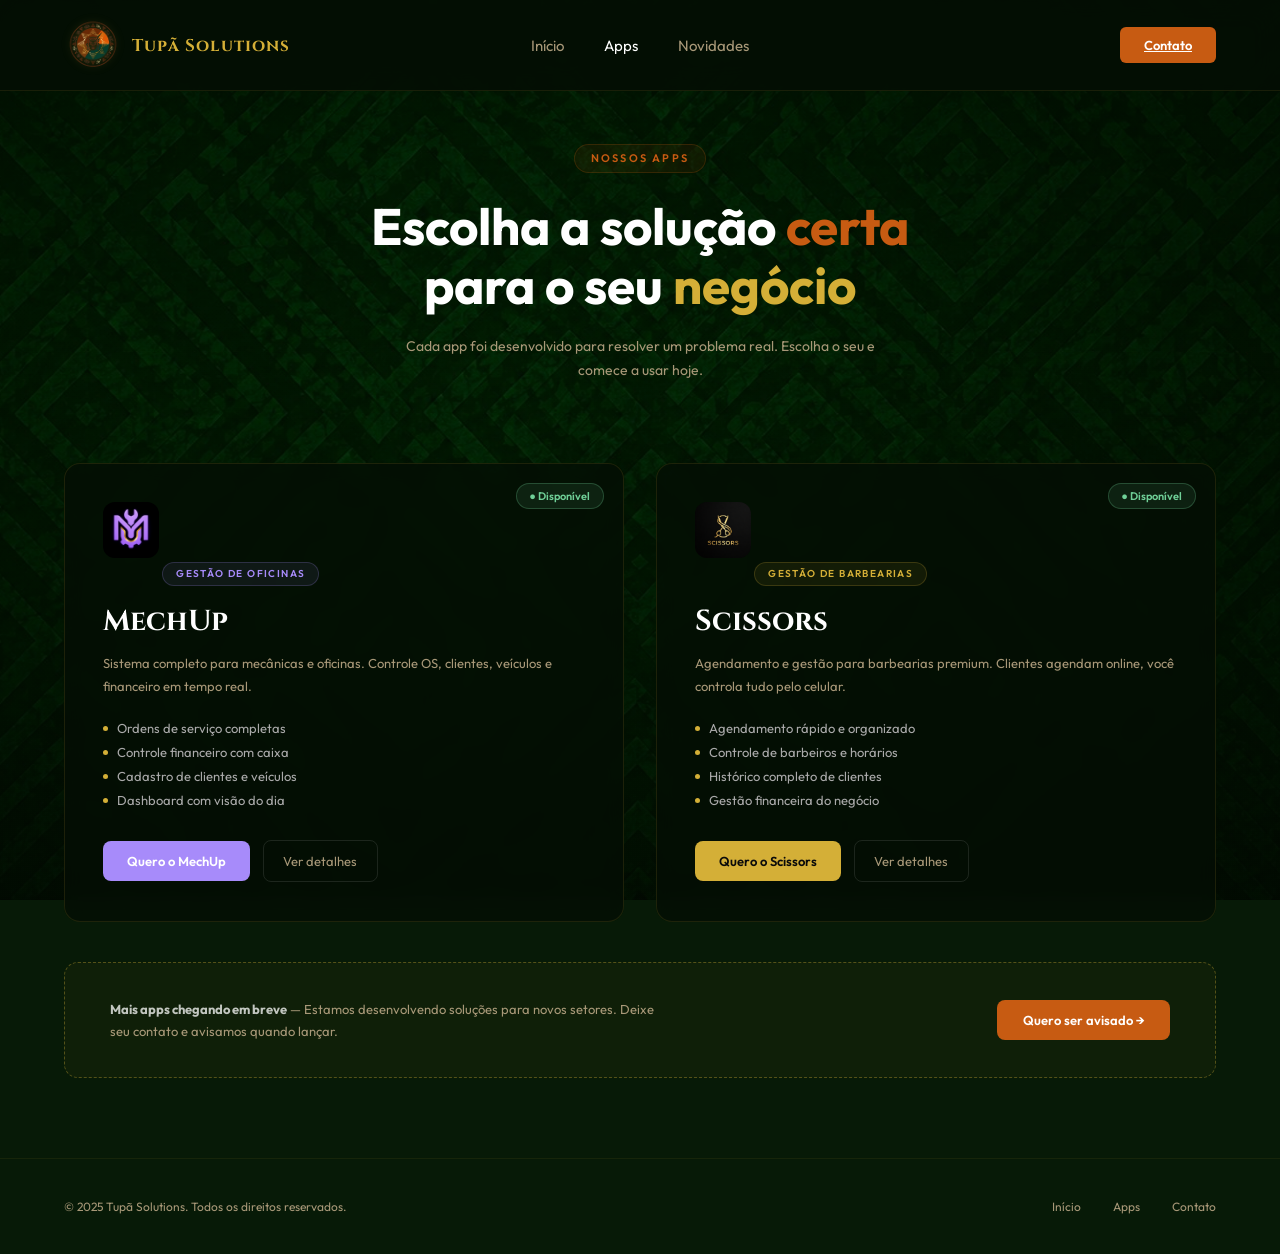
==== services.html @ 175ad22d "primeiro commit" ====
<!DOCTYPE html>
<html lang="pt-BR">
<head>
<meta charset="UTF-8">
<meta name="viewport" content="width=device-width, initial-scale=1.0">
<title>Apps — Tupã Solutions</title>
<link href="https://fonts.googleapis.com/css2?family=Cinzel:wght@400;600;700&family=Outfit:wght@300;400;500;600;700&display=swap" rel="stylesheet">
<link rel="stylesheet" href="assets/css/style.css">
</head>
<body>
<div class="bg-fixed" style="background-image:url('assets/images/bg-pattern.png')"></div>
<div class="bg-overlay"></div>

<nav>
  <div class="logo" style="gap:10px">
    <img src="assets/images/logo.png" alt="Tupã Solutions" style="width:58px;height:58px;object-fit:contain;filter:drop-shadow(0 0 4px rgba(212,175,55,0.25))" />
    <span style="font-family:Cinzel,serif;font-size:17px;font-weight:700;color:#D4AF37;letter-spacing:0.07em;white-space:nowrap">Tupã Solutions</span>
  </div>
  <ul class="nav-links">
    <li><a href="index.html">Início</a></li>
    <li><a href="services.html" class="active">Apps</a></li>
    <li><a href="novidades.html">Novidades</a></li>
  </ul>
  <a href="https://wa.me/5517996433083" target="_blank" class="nav-cta">Contato</a>
</nav>

<section class="sv-hero">
  <div class="sv-hero-inner">
    <div class="sv-badge">Nossos Apps</div>
    <h1>Escolha a solução <span class="sv-accent">certa</span><br>para o seu <span class="sv-gold">negócio</span></h1>
    <p class="sv-sub">Cada app foi desenvolvido para resolver um problema real. Escolha o seu e comece a usar hoje.</p>
  </div>
</section>

<section class="section" style="padding-top:1rem">
  <div class="app-grid">

    <div class="app-card-full">
      <div class="app-avail-badge">● Disponível</div>
      <img class="app-logo" src="assets/images/logo-mechup.png" alt="MechUp">
      <div class="app-tag app-tag--purple">Gestão de Oficinas</div>
      <h2 class="app-name">MechUp</h2>
      <p class="app-desc">Sistema completo para mecânicas e oficinas. Controle OS, clientes, veículos e financeiro em tempo real.</p>
      <ul class="app-feats">
        <li>Ordens de serviço completas</li>
        <li>Controle financeiro com caixa</li>
        <li>Cadastro de clientes e veículos</li>
        <li>Dashboard com visão do dia</li>
      </ul>
      <div class="app-btns">
        <button id="btn-mechup" class="btn-app-primary btn-app-primary--purple">Quero o MechUp</button>
        <button class="btn-app-secondary" onclick="openModal(0)">Ver detalhes</button>
      </div>
    </div>

    <div class="app-card-full">
      <div class="app-avail-badge">● Disponível</div>
      <img class="app-logo" src="assets/images/logo-scissors.png" alt="Scissors">
      <div class="app-tag app-tag--gold">Gestão de Barbearias</div>
      <h2 class="app-name">Scissors</h2>
      <p class="app-desc">Agendamento e gestão para barbearias premium. Clientes agendam online, você controla tudo pelo celular.</p>
      <ul class="app-feats">
        <li>Agendamento rápido e organizado</li>
        <li>Controle de barbeiros e horários</li>
        <li>Histórico completo de clientes</li>
        <li>Gestão financeira do negócio</li>
      </ul>
      <div class="app-btns">
        <button id="btn-scissors" class="btn-app-primary btn-app-primary--gold">Quero o Scissors</button>
        <button class="btn-app-secondary" onclick="openModal(1)">Ver detalhes</button>
      </div>
    </div>

  </div>

  <div class="coming-banner">
    <p><strong>Mais apps chegando em breve</strong> — Estamos desenvolvendo soluções para novos setores. Deixe seu contato e avisamos quando lançar.</p>
    <a href="#" class="btn-cta">Quero ser avisado →</a>
  </div>
</section>

<footer>
  <div class="fc">© 2025 Tupã Solutions. Todos os direitos reservados.</div>
  <div class="fl"><a href="index.html">Início</a><a href="services.html">Apps</a><a href="#">Contato</a></div>
</footer>


<div class="overlay" id="overlay">
  <div class="modal" id="modal">
    <button class="m-close" id="mClose">✕</button>
    <div class="m-info" id="mInfo"></div>
    <div class="m-visual" id="mVisual"></div>
  </div>
</div>

<script src="assets/js/main.js"></script>
<script>
document.getElementById('btn-mechup').onclick = () => {
  const a = document.createElement('a');
  a.href = 'assets/apk/mechup.apk';
  a.download = 'MechUp.apk';
  a.click();
};

document.getElementById('btn-scissors').onclick = () => {
  const a = document.createElement('a');
  a.href = 'assets/apk/scissors.apk';
  a.download = 'Scissors.apk';
  a.click();
};
</script>
</body>
</html>
---- assets/css/style.css ----
/* ============================================================
   Reset
   ============================================================ */
*,*::before,*::after{box-sizing:border-box;margin:0;padding:0}
html{scroll-behavior:smooth}
body{color:var(--text);font-family:'Outfit',sans-serif;overflow-x:hidden;background:#071a07}
.bg-fixed{position:fixed;inset:0;z-index:0;background-size:cover;background-repeat:no-repeat;background-position:center center;background-attachment:fixed;}
.bg-overlay{position:fixed;inset:0;z-index:1;background:linear-gradient(180deg,rgba(2,8,2,0.55) 0%,rgba(2,6,2,0.45) 40%,rgba(2,5,2,0.65) 100%)}

/* ============================================================
   Variáveis
   ============================================================ */
:root{
  --orange:#C75B12;
  --orange2:#e06820;
  --gold:#D4AF37;
  --text:#ffffff;
  --muted:#a89878;
  --dim:#2a3a2a;
}

/* ============================================================
   Nav
   ============================================================ */
nav{position:fixed;top:0;left:0;right:0;z-index:100;display:flex;align-items:center;justify-content:space-between;padding:1rem 4rem;background:rgba(4,14,4,0.88);backdrop-filter:blur(14px);border-bottom:1px solid rgba(212,175,55,0.1)}
.logo{display:flex;align-items:center;gap:0px}
.logo img{width:62px;height:62px;object-fit:contain}
.nav-links{display:flex;gap:2.5rem;list-style:none;position:absolute;left:50%;transform:translateX(-50%)}
.nav-links a{color:var(--muted);text-decoration:none;font-size:15px;transition:color .2s}
.nav-links a:hover{color:white}
.nav-cta{background:var(--orange);color:white;border:none;padding:.6rem 1.5rem;border-radius:6px;font-family:'Outfit',sans-serif;font-size:13px;font-weight:600;cursor:pointer;transition:all .2s}
.nav-cta:hover{background:var(--orange2)}

/* ============================================================
   Hero
   ============================================================ */
.hero{min-height:100vh;display:flex;align-items:center;padding:7rem 4rem 4rem;position:relative;z-index:2;overflow:hidden}
.hero-watermark{position:absolute;right:-60px;top:50%;transform:translateY(-50%);font-family:'Cinzel',serif;font-size:200px;font-weight:700;color:rgba(212,175,55,0.03);letter-spacing:-8px;pointer-events:none;user-select:none;white-space:nowrap}
.hero-left{max-width:520px;position:relative;z-index:2}
.hero-sup{font-size:11px;text-transform:uppercase;letter-spacing:0.2em;color:var(--gold);margin-bottom:1.2rem;font-weight:600}
.hero h1{font-size:clamp(2.4rem,4.5vw,3.8rem);font-weight:700;line-height:1.12;margin-bottom:2rem}
.hero h1 .normal{color:white}
.hero h1 .accent{color:var(--orange)}
.hero h1 .sub{color:rgba(255,255,255,0.45)}
.hero-users{display:flex;align-items:center;gap:14px;margin-bottom:2rem}
.avatars{display:flex}
.avatar{width:36px;height:36px;border-radius:50%;border:2px solid rgba(4,14,4,0.8);margin-left:-10px}
.avatar:first-child{margin-left:0}
.av1{background:linear-gradient(135deg,#e87a3a,#c75b12)}
.av2{background:linear-gradient(135deg,#9b8fd4,#6b5fd4)}
.av3{background:linear-gradient(135deg,#D4AF37,#a88520)}
.av4{background:linear-gradient(135deg,#5a9b5a,#1F3A12)}
.av5{background:linear-gradient(135deg,#e87a90,#c44560)}
.user-count{font-size:15px;font-weight:600;color:white}
.user-lbl{font-size:11px;color:var(--muted)}
.hero-desc-row{display:flex;align-items:flex-start;gap:14px;margin-bottom:2.5rem}
.arrow-btn{width:46px;height:46px;border-radius:50%;border:1px solid rgba(199,91,18,0.5);background:transparent;display:flex;align-items:center;justify-content:center;flex-shrink:0;cursor:pointer;transition:all .2s}
.arrow-btn:hover{background:rgba(199,91,18,0.1);border-color:var(--orange)}
.arrow-btn svg{width:18px;height:18px;stroke:var(--orange);fill:none;stroke-width:2;stroke-linecap:round;stroke-linejoin:round}
.hero-desc-text{color:var(--muted);font-size:13px;line-height:1.75;max-width:340px}
.hero-right{position:absolute;right:3rem;top:50%;transform:translateY(-50%);width:520px;height:560px;z-index:2}

/* ============================================================
   Phones
   ============================================================ */
.phones-wrap{position:relative;width:100%;height:100%}
.orbit{position:absolute;border-radius:50%;pointer-events:none}
.orbit-1{width:460px;height:200px;top:50%;left:50%;transform:translate(-50%,-50%) rotateX(72deg);border:1px solid rgba(199,91,18,0.2)}
.orbit-2{width:380px;height:160px;top:50%;left:50%;transform:translate(-50%,-50%) rotateX(72deg);border:1px solid rgba(212,175,55,0.12)}
.phone-glow{position:absolute;width:300px;height:100px;left:50%;top:65%;transform:translateX(-30%);background:radial-gradient(ellipse,rgba(199,91,18,0.14) 0%,transparent 70%);border-radius:50%;pointer-events:none;z-index:1}
.phone-back{position:absolute;width:190px;left:50%;top:50%;transform:translate(5%,-40%) rotate(12deg);border-radius:32px;border:2px solid rgba(255,255,255,0.06);background:#0d0d0d;overflow:hidden;aspect-ratio:9/19;box-shadow:0 30px 60px rgba(0,0,0,0.9);z-index:2;opacity:0.85}
.phone-front{position:absolute;width:220px;left:50%;top:50%;transform:translate(-30%,-52%);border-radius:36px;border:2px solid rgba(255,255,255,0.1);background:#0d0d0d;overflow:hidden;aspect-ratio:9/19;box-shadow:0 40px 80px rgba(0,0,0,0.8);z-index:3}

/* ============================================================
   Sections
   ============================================================ */
.section{padding:5rem 4rem;position:relative;z-index:2}
.tp-grid{display:grid;grid-template-columns:1fr 1fr;gap:4rem;align-items:start;margin-bottom:4rem}
.tp-title{font-size:clamp(1.8rem,3vw,2.8rem);font-weight:700;line-height:1.2}
.tp-title .gold{color:var(--gold)}
.tp-desc{color:var(--muted);font-size:13px;line-height:1.8;padding-top:.4rem}
.tp2-grid{display:grid;grid-template-columns:1fr 1fr;gap:4rem;align-items:center}
.stats-card{background:rgba(4,14,4,0.75);border:1px solid rgba(212,175,55,0.12);border-radius:12px;padding:1.2rem 1.4rem;margin-bottom:1rem;backdrop-filter:blur(10px)}
.stats-card .val{font-size:14px;font-weight:600;color:white;margin-bottom:4px}
.stats-card .sub{font-size:11px;color:var(--muted);line-height:1.5}
.stats-main{background:rgba(4,14,4,0.75);border:1px solid rgba(212,175,55,0.12);border-radius:12px;padding:1.4rem;backdrop-filter:blur(10px)}
.sm-lbl{font-size:10px;color:var(--muted);margin-bottom:.4rem}
.sm-val{font-size:22px;font-weight:700;color:white;margin-bottom:.2rem}
.sm-chg{font-size:11px;color:#6fcf97}
.tp2-right .sec-lbl{font-size:11px;text-transform:uppercase;letter-spacing:0.18em;color:var(--orange);font-weight:600;margin-bottom:1rem}
.tp2-right h2{font-size:clamp(1.8rem,3vw,2.8rem);font-weight:700;line-height:1.2;margin-bottom:.8rem}
.tp2-right h2 .gold{color:var(--gold)}
.stars{display:flex;gap:4px;margin-bottom:1.2rem}
.star{color:var(--gold);font-size:16px}
.tp2-right .desc{font-size:13px;color:var(--muted);line-height:1.8;margin-bottom:.9rem}
.tp2-right .desc strong{color:rgba(255,255,255,0.75);font-weight:500}
.tp2-btns{display:flex;align-items:center;gap:1rem;margin-top:1.5rem}
.btn-cta{display:inline-flex;align-items:center;gap:8px;background:var(--orange);color:white;border:none;padding:.75rem 1.6rem;border-radius:8px;font-family:'Outfit',sans-serif;font-size:13px;font-weight:600;cursor:pointer;text-decoration:none;transition:all .2s}
.btn-cta:hover{background:var(--orange2);transform:translateY(-1px)}
.btn-ghost{background:transparent;color:var(--muted);border:none;font-family:'Outfit',sans-serif;font-size:13px;cursor:pointer;transition:color .2s}
.btn-ghost:hover{color:white}

/* ============================================================
   Cards
   ============================================================ */
.cards-row{display:grid;grid-template-columns:repeat(3,1fr)}
.feat-card{background:rgba(4,14,4,0.75);border:1px solid rgba(212,175,55,0.12);padding:2rem 1.8rem;backdrop-filter:blur(10px);transition:all .3s}
.feat-card.hi{background:var(--orange);border-color:var(--orange);z-index:2;transform:scaleY(1.04);margin:-8px 0}
.feat-card:first-child{border-radius:12px 0 0 12px}
.feat-card:last-child{border-radius:0 12px 12px 0}
.feat-card.hi{border-radius:12px}
.feat-num{font-family:'Cinzel',serif;font-size:13px;font-weight:600;color:var(--gold);margin-bottom:1rem;letter-spacing:0.08em}
.feat-card.hi .feat-num{color:rgba(255,255,255,0.7)}
.feat-ttl{font-size:17px;font-weight:700;color:white;margin-bottom:.8rem;line-height:1.25}
.feat-dsc{font-size:12px;color:rgba(255,255,255,0.5);line-height:1.7;margin-bottom:1.4rem}
.feat-card.hi .feat-dsc{color:rgba(255,255,255,0.85)}
.feat-link{display:inline-flex;align-items:center;gap:6px;color:white;font-size:12px;font-weight:600;text-decoration:none}

/* ============================================================
   Slider
   ============================================================ */
.slider-section{padding:5rem 0;position:relative;z-index:2;overflow:hidden}
.slider-head{text-align:center;padding:0 4rem;margin-bottom:4rem}
.sl-sup{font-size:11px;text-transform:uppercase;letter-spacing:0.2em;color:var(--orange);font-weight:600;margin-bottom:.8rem}
.sl-title{font-family:'Cinzel',serif;font-size:clamp(1.6rem,3vw,2.4rem);font-weight:700;margin-bottom:.8rem}
.sl-title .gold{color:var(--gold)}
.sl-desc{color:var(--muted);font-size:13px;max-width:420px;margin:0 auto}
.slider-wrap{position:relative;height:620px;display:flex;align-items:center;justify-content:center}
.app-card{position:absolute;width:260px;cursor:pointer;transition:all .55s cubic-bezier(0.34,1.4,0.64,1)}
.app-card.active{z-index:10;transform:translateX(0) scale(1);opacity:1}
.app-card.prev{z-index:5;transform:translateX(-305px) scale(0.78);opacity:0.4}
.app-card.next{z-index:5;transform:translateX(305px) scale(0.78);opacity:0.4}
.app-card.fl{z-index:1;transform:translateX(-600px) scale(0.6);opacity:0;pointer-events:none}
.app-card.fr{z-index:1;transform:translateX(600px) scale(0.6);opacity:0;pointer-events:none}
.phone-frame{width:100%;border-radius:36px;border:1.5px solid rgba(255,255,255,0.08);background:#0d0d0d;overflow:hidden;aspect-ratio:9/19;position:relative;transition:all .5s}
.app-card.active .phone-frame{border-color:rgba(199,91,18,0.4);box-shadow:0 0 60px rgba(199,91,18,0.12),0 40px 80px rgba(0,0,0,0.7)}
.phone-notch{position:absolute;top:11px;left:50%;transform:translateX(-50%);width:72px;height:22px;background:#0d0d0d;border-radius:11px;z-index:10}
.card-info{text-align:center;margin-top:1.2rem;opacity:0;transform:translateY(10px);transition:all .4s ease .1s;pointer-events:none}
.app-card.active .card-info{opacity:1;transform:translateY(0);pointer-events:all}
.card-name{font-family:'Cinzel',serif;font-size:18px;font-weight:700;color:white;margin-bottom:3px}
.card-cat{font-size:11px;color:var(--orange);text-transform:uppercase;letter-spacing:0.14em;margin-bottom:.9rem}
.btn-more{display:inline-flex;align-items:center;gap:6px;background:rgba(199,91,18,0.1);border:1px solid rgba(199,91,18,0.3);color:var(--orange);padding:.42rem 1rem;border-radius:6px;font-size:12px;font-weight:500;cursor:pointer;transition:all .2s;font-family:'Outfit',sans-serif}
.btn-more:hover{background:rgba(199,91,18,0.2)}
.slider-controls{display:flex;align-items:center;justify-content:center;gap:1.4rem;margin-top:1.5rem}
.snav{width:40px;height:40px;border-radius:50%;border:1px solid rgba(255,255,255,0.12);background:transparent;color:var(--muted);cursor:pointer;font-size:15px;transition:all .2s;font-family:'Outfit',sans-serif}
.snav:hover{border-color:var(--gold);color:var(--gold)}
.dots{display:flex;gap:6px}
.dot{width:6px;height:6px;border-radius:3px;background:#2a3a2a;cursor:pointer;transition:all .35s}
.dot.on{background:var(--orange);width:20px}

/* ============================================================
   Modal
   ============================================================ */
.overlay{position:fixed;inset:0;background:rgba(0,8,0,0.95);z-index:200;display:flex;align-items:center;justify-content:center;opacity:0;pointer-events:none;transition:opacity .3s;backdrop-filter:blur(12px)}
.overlay.open{opacity:1;pointer-events:all}
.modal{background:#0a160a;border:1px solid rgba(212,175,55,0.12);border-radius:20px;max-width:840px;width:90%;max-height:90vh;overflow:auto;display:grid;grid-template-columns:1fr 1.1fr;position:relative;transform:translateY(24px) scale(0.97);transition:transform .35s cubic-bezier(0.34,1.5,0.64,1)}
.overlay.open .modal{transform:translateY(0) scale(1)}
.m-info{padding:2.8rem;display:flex;flex-direction:column;justify-content:center;border-right:1px solid rgba(212,175,55,0.08)}
.m-name{font-family:'Cinzel',serif;font-size:2rem;font-weight:700;color:white;margin-bottom:.35rem}
.m-cat{font-size:11px;color:var(--orange);text-transform:uppercase;letter-spacing:0.16em;margin-bottom:1.3rem}
.m-desc{color:var(--muted);font-size:13px;line-height:1.75;margin-bottom:1.8rem}
.m-feats{display:flex;flex-direction:column;gap:9px;margin-bottom:2.2rem}
.m-feat{display:flex;align-items:center;gap:9px;font-size:13px;color:#aaa}
.m-feat::before{content:'';width:5px;height:5px;background:var(--gold);border-radius:50%;flex-shrink:0}
.m-dl{display:inline-flex;align-items:center;gap:9px;background:var(--orange);color:white;border:none;padding:.85rem 1.8rem;border-radius:8px;font-family:'Outfit',sans-serif;font-size:14px;font-weight:600;cursor:pointer;transition:all .22s;text-decoration:none;align-self:flex-start}
.m-dl:hover{background:var(--orange2);transform:translateY(-2px)}
.m-close{position:absolute;top:1.2rem;right:1.2rem;width:32px;height:32px;border-radius:50%;border:1px solid rgba(255,255,255,0.1);background:transparent;color:#666;cursor:pointer;font-size:15px;transition:all .2s;font-family:'Outfit',sans-serif}
.m-close:hover{color:white;border-color:white}
.m-visual{padding:2.5rem;display:flex;align-items:center;justify-content:center;background:#060e06;border-radius:0 20px 20px 0;position:relative}
.m-visual::before{content:'';position:absolute;inset:0;background:radial-gradient(circle at 50% 60%,rgba(199,91,18,0.07) 0%,transparent 70%);border-radius:0 20px 20px 0}
.m-phone{width:190px;border-radius:30px;border:1.5px solid rgba(255,255,255,0.1);overflow:hidden;aspect-ratio:9/19}

/* ============================================================
   Footer
   ============================================================ */
footer{border-top:1px solid rgba(212,175,55,0.08);padding:2.5rem 4rem;display:flex;align-items:center;justify-content:space-between;position:relative;z-index:2}
.fc{font-size:12px;color:var(--muted)}
.fl{display:flex;gap:2rem}
.fl a{font-size:12px;color:var(--muted);text-decoration:none;transition:color .2s}
.fl a:hover{color:var(--gold)}

/* ============================================================
   Services Page
   ============================================================ */
.sv-hero{min-height:38vh;display:flex;align-items:center;justify-content:center;text-align:center;padding:9rem 4rem 4rem;position:relative;z-index:2}
.sv-hero-inner{max-width:640px}
.sv-badge{display:inline-block;font-size:11px;text-transform:uppercase;letter-spacing:0.2em;color:var(--orange);font-weight:600;background:rgba(199,91,18,0.08);border:1px solid rgba(199,91,18,0.2);padding:.4rem 1rem;border-radius:20px;margin-bottom:1.5rem}
.sv-hero h1{font-size:clamp(2rem,4vw,3.2rem);font-weight:700;line-height:1.15;margin-bottom:1.2rem}
.sv-accent{color:var(--orange)}
.sv-gold{color:var(--gold)}
.sv-sub{color:var(--muted);font-size:14px;line-height:1.75;max-width:500px;margin:0 auto}

.app-grid{display:grid;grid-template-columns:1fr 1fr;gap:2rem;margin-bottom:2.5rem}
.app-card-full{background:rgba(4,14,4,0.75);border:1px solid rgba(212,175,55,0.12);border-radius:16px;padding:2.4rem;backdrop-filter:blur(10px);position:relative;transition:border-color .3s}
.app-card-full:hover{border-color:rgba(212,175,55,0.28)}

.app-avail-badge{position:absolute;top:1.2rem;right:1.2rem;font-size:11px;font-weight:600;color:#6fcf97;background:rgba(111,207,151,0.1);border:1px solid rgba(111,207,151,0.25);padding:.3rem .8rem;border-radius:20px}

.app-logo{width:56px;height:56px;object-fit:contain;margin-bottom:1.2rem;border-radius:12px}
.app-tag{display:inline-block;font-size:10px;text-transform:uppercase;letter-spacing:0.14em;font-weight:600;padding:.3rem .8rem;border-radius:20px;margin-bottom:1rem}
.app-tag--purple{color:#a78bfa;background:rgba(167,139,250,0.08);border:1px solid rgba(167,139,250,0.2)}
.app-tag--gold{color:var(--gold);background:rgba(212,175,55,0.08);border:1px solid rgba(212,175,55,0.2)}

.app-name{font-family:'Cinzel',serif;font-size:1.8rem;font-weight:700;color:white;margin-bottom:.7rem}
.app-desc{color:var(--muted);font-size:13px;line-height:1.75;margin-bottom:1.4rem}

.app-feats{list-style:none;display:flex;flex-direction:column;gap:8px;margin-bottom:2rem}
.app-feats li{font-size:13px;color:#aaa;display:flex;align-items:center;gap:9px}
.app-feats li::before{content:'';width:5px;height:5px;background:var(--gold);border-radius:50%;flex-shrink:0}

.app-btns{display:flex;gap:.8rem;align-items:center;flex-wrap:wrap}
.btn-app-primary{display:inline-flex;align-items:center;border:none;padding:.75rem 1.5rem;border-radius:8px;font-family:'Outfit',sans-serif;font-size:13px;font-weight:600;cursor:pointer;transition:all .2s}
.btn-app-primary--purple{background:#a78bfa;color:white}
.btn-app-primary--purple:hover{background:#9b7df8;transform:translateY(-1px)}
.btn-app-primary--gold{background:var(--gold);color:#0a0a0a}
.btn-app-primary--gold:hover{background:#c9a430;transform:translateY(-1px)}
.btn-app-secondary{background:transparent;color:var(--muted);border:1px solid rgba(255,255,255,0.1);padding:.75rem 1.2rem;border-radius:8px;font-family:'Outfit',sans-serif;font-size:13px;cursor:pointer;transition:all .2s}
.btn-app-secondary:hover{color:white;border-color:rgba(255,255,255,0.25)}

.coming-banner{border:1px dashed rgba(212,175,55,0.35);background:rgba(212,175,55,0.04);border-radius:14px;padding:2.2rem 2.8rem;display:flex;align-items:center;justify-content:space-between;gap:2rem}
.coming-banner p{color:var(--muted);font-size:13px;line-height:1.7;max-width:560px}
.coming-banner p strong{color:rgba(255,255,255,0.75)}

.nav-links a.active{color:white}

/* ============================================================
   Novidades Page
   ============================================================ */
.empty-state{text-align:center;padding:5rem 2rem;display:flex;flex-direction:column;align-items:center;gap:1.2rem}
.empty-icon{width:60px;height:60px;color:var(--muted);opacity:0.45}
.empty-title{font-size:1.15rem;font-weight:600;color:white}
.empty-sub{font-size:13px;color:var(--muted);line-height:1.75;max-width:360px;margin:0}

.updates-grid{display:grid;grid-template-columns:repeat(auto-fill,minmax(320px,1fr));gap:1.5rem}
.update-card{background:rgba(4,14,4,0.75);border:1px solid rgba(212,175,55,0.12);border-radius:14px;padding:1.8rem;backdrop-filter:blur(10px);transition:border-color .3s}
.update-card:hover{border-color:rgba(212,175,55,0.25)}
.update-card-head{display:flex;align-items:center;justify-content:space-between;margin-bottom:1.2rem}
.update-card-logo{display:flex;align-items:center;gap:.75rem}
.update-logo{width:36px;height:36px;object-fit:contain;border-radius:8px}
.update-version{font-size:11px;font-weight:600;color:var(--gold);background:rgba(212,175,55,0.08);border:1px solid rgba(212,175,55,0.2);padding:.25rem .7rem;border-radius:20px}
.update-title{font-size:15px;font-weight:700;color:white;margin-bottom:.4rem;line-height:1.3}
.update-date{font-size:11px;color:var(--muted);margin-bottom:.9rem}
.update-desc{font-size:13px;color:var(--muted);line-height:1.75}

/* ============================================================
   Animations
   ============================================================ */
@keyframes fadeUp{from{opacity:0;transform:translateY(24px)}to{opacity:1;transform:translateY(0)}}
.hero-left>*{animation:fadeUp .6s ease backwards}
.hero-left>*:nth-child(1){animation-delay:.1s}
.hero-left>*:nth-child(2){animation-delay:.22s}
.hero-left>*:nth-child(3){animation-delay:.34s}
.hero-left>*:nth-child(4){animation-delay:.46s}
.hero-left>*:nth-child(5){animation-delay:.58s}
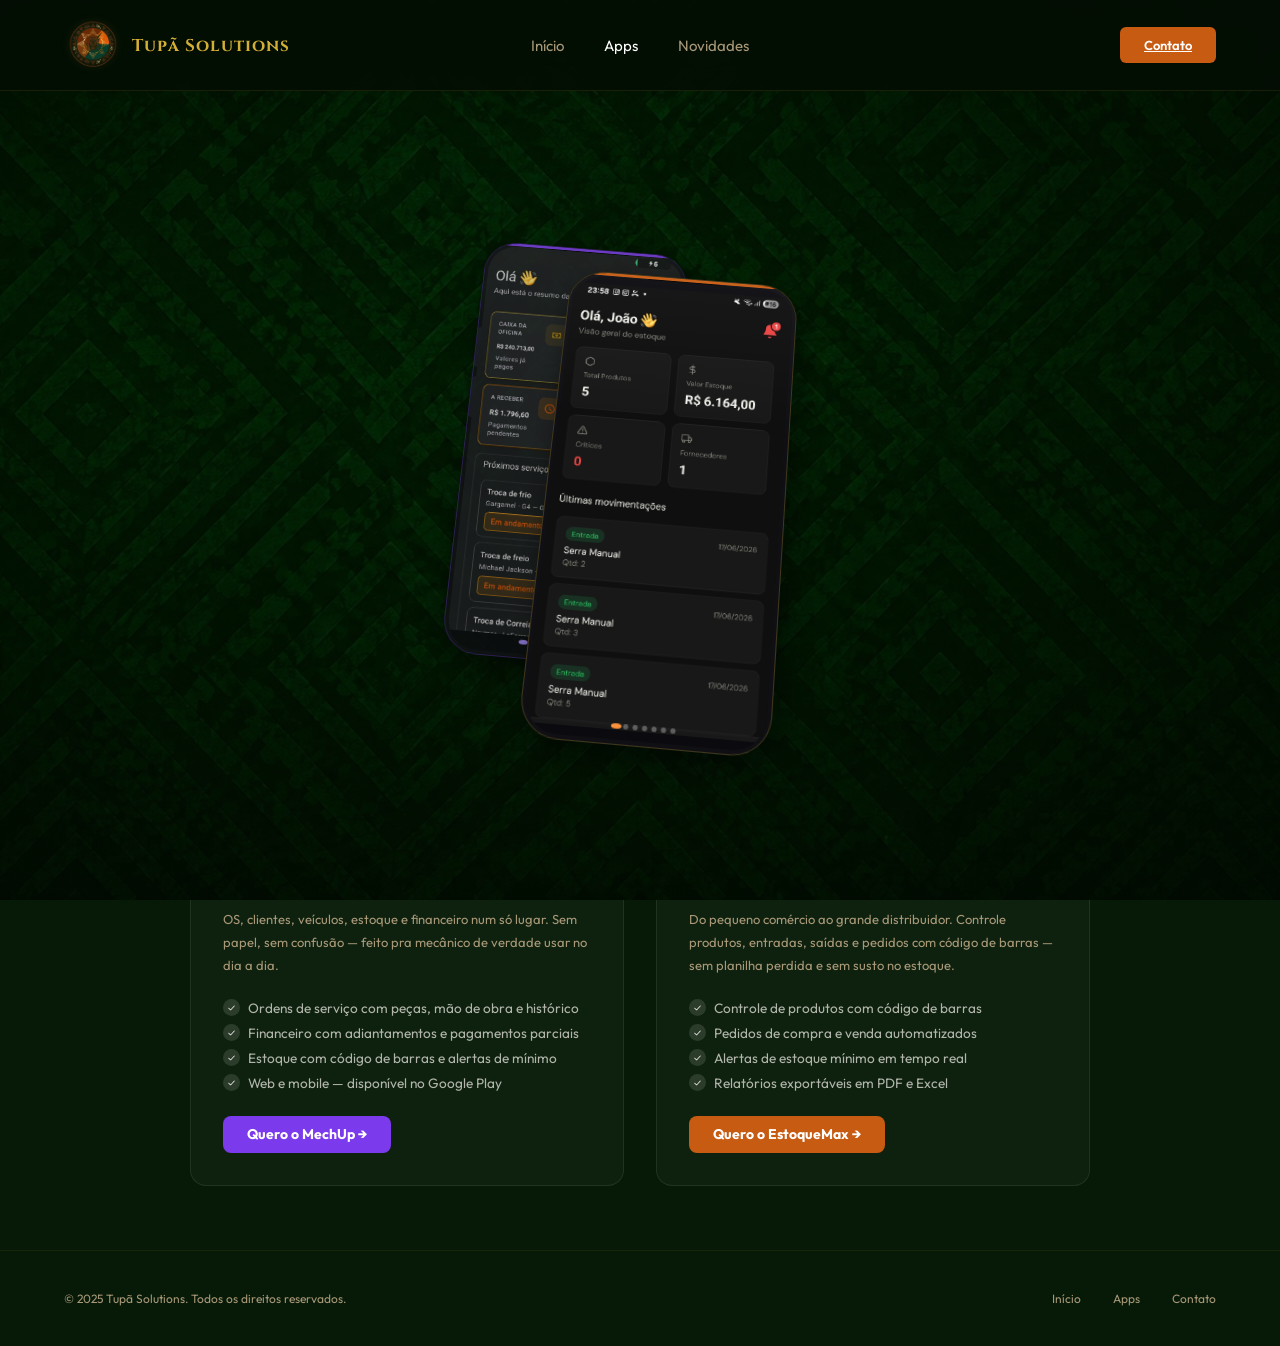
==== commit e66b849d: "services.html: substitui conteudo generico pela secao de apps com dual-phone-stage" ====
--- a/services.html
+++ b/services.html
@@ -24,59 +24,97 @@
   <a href="https://wa.me/5517996433083" target="_blank" class="nav-cta">Contato</a>
 </nav>
 
-<section class="sv-hero">
-  <div class="sv-hero-inner">
-    <div class="sv-badge">Nossos Apps</div>
-    <h1>Escolha a solução <span class="sv-accent">certa</span><br>para o seu <span class="sv-gold">negócio</span></h1>
-    <p class="sv-sub">Cada app foi desenvolvido para resolver um problema real. Escolha o seu e comece a usar hoje.</p>
+<section class="apps-section" id="apps">
+  <div class="apps-header">
+    <div class="apps-eyebrow">Nossos Apps</div>
+    <h2 class="apps-title">Tecnologia para <span>quem trabalha</span></h2>
+    <p class="apps-sub">Conheça as soluções que já transformam negócios reais</p>
   </div>
-</section>
 
-<section class="section" style="padding-top:1rem">
-  <div class="app-grid">
+  <div class="dual-phone-stage" id="dualPhoneStage">
 
-    <div class="app-card-full">
-      <div class="app-avail-badge">● Disponível</div>
-      <img class="app-logo" src="assets/images/logo-mechup.png" alt="MechUp">
-      <div class="app-tag app-tag--purple">Gestão de Oficinas</div>
-      <h2 class="app-name">MechUp</h2>
-      <p class="app-desc">Sistema completo para mecânicas e oficinas. Controle OS, clientes, veículos e financeiro em tempo real.</p>
-      <ul class="app-feats">
-        <li>Ordens de serviço completas</li>
-        <li>Controle financeiro com caixa</li>
-        <li>Cadastro de clientes e veículos</li>
-        <li>Dashboard com visão do dia</li>
-      </ul>
-      <div class="app-btns">
-        <button id="btn-mechup" class="btn-app-primary btn-app-primary--purple">Quero o MechUp</button>
-        <button class="btn-app-secondary" onclick="openModal(0)">Ver detalhes</button>
+    <div class="phone-slot slot-back" id="slotA" data-app="mechup">
+      <div class="hero-phone phone-mechup-hero" id="frameA" style="width:240px;height:480px;border-radius:38px;">
+        <div class="hero-phone-topbar topbar-purple"></div>
+        <div class="hero-phone-glare"></div>
+        <div class="hero-phone-btn-r"></div>
+        <div class="hero-phone-btn-v1"></div>
+        <div class="hero-phone-btn-v2"></div>
+        <div class="hero-phone-notch notch-lg"></div>
+
+        <div class="mechup-carousel-viewport">
+          <div class="mechup-carousel-track" id="mechupTrack">
+            <div class="mechup-slide"><img src="assets/images/MechUp/mechup-dashboard.jpeg" alt="Dashboard MechUp" loading="lazy"></div>
+            <div class="mechup-slide"><img src="assets/images/MechUp/mechup-ordens.jpeg" alt="Ordens MechUp" loading="lazy"></div>
+            <div class="mechup-slide"><img src="assets/images/MechUp/mechup-clientes.jpeg" alt="Clientes MechUp" loading="lazy"></div>
+            <div class="mechup-slide"><img src="assets/images/MechUp/mechup-carros.jpeg" alt="Carros MechUp" loading="lazy"></div>
+            <div class="mechup-slide"><img src="assets/images/MechUp/mechup-estoque.jpeg" alt="Estoque MechUp" loading="lazy"></div>
+            <div class="mechup-slide"><img src="assets/images/MechUp/mechup-financeiro.jpeg" alt="Financeiro MechUp" loading="lazy"></div>
+            <div class="mechup-slide"><img src="assets/images/MechUp/mechup-adiantamentos.jpeg" alt="Adiantamentos MechUp" loading="lazy"></div>
+            <div class="mechup-slide"><img src="assets/images/MechUp/mechup-lembretes.jpeg" alt="Lembretes MechUp" loading="lazy"></div>
+          </div>
+          <div class="mechup-dots" id="mechupDots"></div>
+        </div>
       </div>
     </div>
 
-    <div class="app-card-full">
-      <div class="app-avail-badge">● Disponível</div>
-      <img class="app-logo" src="assets/images/logo-scissors.png" alt="Scissors">
-      <div class="app-tag app-tag--gold">Gestão de Barbearias</div>
-      <h2 class="app-name">Scissors</h2>
-      <p class="app-desc">Agendamento e gestão para barbearias premium. Clientes agendam online, você controla tudo pelo celular.</p>
-      <ul class="app-feats">
-        <li>Agendamento rápido e organizado</li>
-        <li>Controle de barbeiros e horários</li>
-        <li>Histórico completo de clientes</li>
-        <li>Gestão financeira do negócio</li>
-      </ul>
-      <div class="app-btns">
-        <button id="btn-scissors" class="btn-app-primary btn-app-primary--gold">Quero o Scissors</button>
-        <button class="btn-app-secondary" onclick="openModal(1)">Ver detalhes</button>
+    <div class="phone-slot slot-front" id="slotB" data-app="estoque">
+      <div class="hero-phone phone-tupa" id="frameB" style="width:240px;height:480px;border-radius:38px;">
+        <div class="hero-phone-topbar" style="background:#C75B12;"></div>
+        <div class="hero-phone-glare"></div>
+        <div class="hero-phone-notch notch-lg"></div>
+
+        <div class="estoque-carousel-viewport">
+          <div class="estoque-carousel-track" id="estoqueTrack">
+            <div class="estoque-slide"><img src="assets/images/EstoqueMax/estoquemax-dashboard.jpeg" alt="Dashboard EstoqueMax" loading="lazy"></div>
+            <div class="estoque-slide"><img src="assets/images/EstoqueMax/estoquemax-produtos.jpeg" alt="Produtos EstoqueMax" loading="lazy"></div>
+            <div class="estoque-slide"><img src="assets/images/EstoqueMax/estoquemax-movimentacoes.jpeg" alt="Movimentacoes EstoqueMax" loading="lazy"></div>
+            <div class="estoque-slide"><img src="assets/images/EstoqueMax/estoquemax-historico.jpeg" alt="Historico EstoqueMax" loading="lazy"></div>
+            <div class="estoque-slide"><img src="assets/images/EstoqueMax/estoquemax-depositos.jpeg" alt="Depositos EstoqueMax" loading="lazy"></div>
+            <div class="estoque-slide"><img src="assets/images/EstoqueMax/estoquemax-financeiro.jpeg" alt="Financeiro EstoqueMax" loading="lazy"></div>
+            <div class="estoque-slide"><img src="assets/images/EstoqueMax/estoquemax-relatorios.jpeg" alt="Relatorios EstoqueMax" loading="lazy"></div>
+          </div>
+          <div class="estoque-dots" id="estoqueDots"></div>
+        </div>
       </div>
     </div>
 
   </div>
 
-  <div class="coming-banner">
-    <p><strong>Mais apps chegando em breve</strong> — Estamos desenvolvendo soluções para novos setores. Deixe seu contato e avisamos quando lançar.</p>
-    <a href="#" class="btn-cta">Quero ser avisado →</a>
+  <div class="apps-info-row">
+    <div class="app-info-card">
+      <div class="app-logo-row">
+        <div class="app-logo-icon app-logo-mechup">&#9881;</div>
+        <div class="app-name">MechUp</div>
+      </div>
+      <div class="app-tag-pill">Gestão de Oficinas Mecânicas</div>
+      <p class="app-desc">OS, clientes, veículos, estoque e financeiro num só lugar. Sem papel, sem confusão — feito pra mecânico de verdade usar no dia a dia.</p>
+      <ul class="app-features">
+        <li><span class="feat-check">&#10003;</span>Ordens de serviço com peças, mão de obra e histórico</li>
+        <li><span class="feat-check">&#10003;</span>Financeiro com adiantamentos e pagamentos parciais</li>
+        <li><span class="feat-check">&#10003;</span>Estoque com código de barras e alertas de mínimo</li>
+        <li><span class="feat-check">&#10003;</span>Web e mobile — disponível no Google Play</li>
+      </ul>
+      <a href="https://wa.me/5517996433083" class="app-cta app-cta-mechup" target="_blank" rel="noopener">Quero o MechUp &#8594;</a>
+    </div>
+
+    <div class="app-info-card">
+      <div class="app-logo-row">
+        <div class="app-logo-icon app-logo-estoque">&#9632;</div>
+        <div class="app-name">EstoqueMax</div>
+      </div>
+      <div class="app-tag-pill">Gestão de Estoque para PMEs</div>
+      <p class="app-desc">Do pequeno comércio ao grande distribuidor. Controle produtos, entradas, saídas e pedidos com código de barras — sem planilha perdida e sem susto no estoque.</p>
+      <ul class="app-features">
+        <li><span class="feat-check">&#10003;</span>Controle de produtos com código de barras</li>
+        <li><span class="feat-check">&#10003;</span>Pedidos de compra e venda automatizados</li>
+        <li><span class="feat-check">&#10003;</span>Alertas de estoque mínimo em tempo real</li>
+        <li><span class="feat-check">&#10003;</span>Relatórios exportáveis em PDF e Excel</li>
+      </ul>
+      <a href="https://wa.me/5517996433083" class="app-cta app-cta-estoque" target="_blank" rel="noopener">Quero o EstoqueMax &#8594;</a>
+    </div>
   </div>
+
 </section>
 
 <footer>
@@ -94,20 +132,5 @@
 </div>
 
 <script src="assets/js/main.js"></script>
-<script>
-document.getElementById('btn-mechup').onclick = () => {
-  const a = document.createElement('a');
-  a.href = 'assets/apk/mechup.apk';
-  a.download = 'MechUp.apk';
-  a.click();
-};
-
-document.getElementById('btn-scissors').onclick = () => {
-  const a = document.createElement('a');
-  a.href = 'assets/apk/scissors.apk';
-  a.download = 'Scissors.apk';
-  a.click();
-};
-</script>
 </body>
 </html>
--- a/assets/css/style.css
+++ b/assets/css/style.css
@@ -252,3 +252,844 @@
 .hero-left>*:nth-child(3){animation-delay:.34s}
 .hero-left>*:nth-child(4){animation-delay:.46s}
 .hero-left>*:nth-child(5){animation-delay:.58s}
+
+/* ============================================================
+   Responsive — Mobile (max-width: 768px)
+   ============================================================ */
+@media (max-width:768px){
+
+  /* Nav */
+  nav{padding:1rem 1.5rem}
+  .nav-links{display:none}
+  .logo img{width:44px;height:44px}
+  .logo span{font-size:14px!important}
+
+  /* Hero */
+  .hero{flex-direction:column;padding:6rem 1.5rem 3rem;align-items:flex-start}
+  .hero-watermark{display:none}
+  .hero-left{max-width:100%}
+  .hero h1{font-size:2rem}
+  .hero-right{display:none}
+
+  /* Sections */
+  .section{padding:3rem 1.5rem}
+  .tp-grid{grid-template-columns:1fr}
+  .cards-row{grid-template-columns:1fr}
+  .feat-card:first-child{border-radius:12px 12px 0 0}
+  .feat-card:last-child{border-radius:0 0 12px 12px}
+  .feat-card.hi{transform:none;margin:0}
+  .tp2-grid{grid-template-columns:1fr}
+
+  /* Slider */
+  .slider-wrap{height:520px}
+  .app-card{width:220px}
+  .app-card.prev{transform:translateX(-240px) scale(0.75)}
+  .app-card.next{transform:translateX(240px) scale(0.75)}
+
+  /* Modal */
+  .modal{grid-template-columns:1fr}
+  .m-visual{display:none}
+  .m-info{padding:2rem 1.5rem;border-right:none}
+
+  /* Services page */
+  .app-grid{grid-template-columns:1fr}
+  .coming-banner{flex-direction:column;gap:1rem}
+
+  /* Footer */
+  footer{flex-direction:column;text-align:center;gap:1rem;padding:2rem 1.5rem}
+  .fl{justify-content:center}
+
+  /* Novidades hero */
+  .sv-hero{padding:7rem 1.5rem 2.5rem}
+}
+
+
+/* ── HERO SECTION ── */
+.hero-section {
+  min-height: 100vh;
+  display: flex;
+  align-items: center;
+  overflow: hidden;
+  position: relative;
+}
+
+.hero-inner {
+  display: flex;
+  align-items: center;
+  gap: 1rem;
+  width: 100%;
+  max-width: 1200px;
+  margin: 0 auto;
+  padding: 7rem 4rem 4rem;
+}
+
+/* TEXTO */
+.hero-text { flex: 1; position: relative; z-index: 2; }
+
+.hero-eyebrow {
+  font-family: 'Cinzel', serif;
+  font-size: 0.65rem;
+  letter-spacing: 0.22em;
+  color: #C75B12;
+  text-transform: uppercase;
+  margin-bottom: 1.5rem;
+}
+
+.hero-headline {
+  font-family: 'Cinzel', serif;
+  font-size: clamp(2rem, 3.5vw, 3.2rem);
+  font-weight: 700;
+  line-height: 1.15;
+  margin-bottom: 1.5rem;
+}
+
+.hero-line1 { display: block; color: #F7F5F0; }
+.hero-line2 { display: block; color: #C75B12; }
+.hero-line3 { display: block; color: #ffffff; }
+
+.hero-social-proof {
+  display: flex;
+  align-items: center;
+  gap: 12px;
+  margin-bottom: 1.5rem;
+}
+
+.hero-avatars { display: flex; }
+
+.hero-av {
+  width: 32px; height: 32px;
+  border-radius: 50%;
+  border: 2px solid transparent;
+  margin-left: -8px;
+  font-size: 11px; font-weight: 700;
+  display: flex; align-items: center; justify-content: center;
+  color: #fff;
+  font-family: 'Outfit', sans-serif;
+}
+.hero-av:first-child { margin-left: 0; }
+.av-1 { background: #C75B12; }
+.av-2 { background: #7c3aed; }
+.av-3 { background: #D4AF37; }
+.av-4 { background: #1F3A12; }
+.av-5 { background: #7A4B2E; }
+
+.hero-proof-text {
+  font-size: 0.85rem;
+  color: rgba(247, 245, 240, 0.7);
+}
+.hero-proof-text strong { color: #F7F5F0; }
+
+.hero-desc {
+  font-size: 1rem;
+  color: rgba(247, 245, 240, 0.65);
+  line-height: 1.7;
+  max-width: 440px;
+  margin-bottom: 2rem;
+}
+
+.hero-ctas { display: flex; gap: 1rem; flex-wrap: wrap; }
+
+.hero-btn-primary {
+  background: #C75B12;
+  color: #fff;
+  padding: 0.75rem 1.75rem;
+  border-radius: 10px;
+  font-size: 0.9375rem;
+  font-weight: 600;
+  text-decoration: none;
+  transition: opacity 0.2s;
+  display: inline-block;
+}
+.hero-btn-primary:hover { opacity: 0.85; }
+
+.hero-btn-ghost {
+  background: transparent;
+  color: rgba(247, 245, 240, 0.7);
+  border: 1px solid rgba(247, 245, 240, 0.2);
+  padding: 0.75rem 1.75rem;
+  border-radius: 10px;
+  font-size: 0.9375rem;
+  font-weight: 500;
+  text-decoration: none;
+  transition: border-color 0.2s, color 0.2s;
+  display: inline-block;
+}
+.hero-btn-ghost:hover {
+  border-color: rgba(247, 245, 240, 0.4);
+  color: #fff;
+}
+
+/* CELULARES */
+.hero-phones {
+  flex-shrink: 0;
+  display: flex;
+  align-items: flex-end;
+  position: relative;
+  z-index: 2;
+  margin-top: 2rem;
+}
+
+.hero-phone-front {
+  margin-left: -36px;
+  margin-bottom: 36px;
+  z-index: 2;
+  position: relative;
+}
+
+.hero-phone-back {
+  z-index: 1;
+  position: relative;
+}
+
+.hero-phone {
+  border-radius: 26px;
+  background: #0f0f14;
+  overflow: hidden;
+  position: relative;
+}
+
+.phone-tupa {
+  width: 200px; height: 400px;
+  border: 1.5px solid rgba(212, 175, 55, 0.25);
+  box-shadow: 6px 12px 30px rgba(0,0,0,0.5);
+}
+
+.phone-mechup-hero {
+  width: 240px; height: 480px;
+  border-radius: 38px;
+  border: 1.5px solid rgba(124, 58, 237, 0.35);
+  box-shadow: 8px 16px 40px rgba(0,0,0,0.55), 2px 4px 12px rgba(0,0,0,0.3);
+}
+
+.hero-phone-topbar { height: 3px; border-radius: 30px 30px 0 0; }
+.topbar-purple { background: #7c3aed; }
+.topbar-gold   { background: #D4AF37; }
+
+.hero-phone-glare {
+  position: absolute; top: 0; left: 0; right: 0; height: 36%;
+  background: linear-gradient(180deg, rgba(255,255,255,0.04) 0%, transparent 100%);
+  border-radius: inherit;
+  pointer-events: none; z-index: 5;
+}
+
+.hero-phone-btn-r  { position: absolute; width: 3px; height: 58px; right: 0;  top: 100px; background: #1c1c28; border-radius: 0 2px 2px 0; }
+.hero-phone-btn-v1 { position: absolute; width: 3px; height: 38px; left: 0; top: 86px;  background: #1c1c28; border-radius: 2px 0 0 2px; }
+.hero-phone-btn-v2 { position: absolute; width: 3px; height: 38px; left: 0; top: 135px; background: #1c1c28; border-radius: 2px 0 0 2px; }
+
+.hero-phone-notch { background: #000; border-radius: 0 0 12px 12px; margin: 0 auto; }
+.notch-lg { width: 76px; height: 20px; border-radius: 0 0 14px 14px; }
+.notch-sm { width: 65px; height: 17px; }
+
+.hero-phone-screen { padding: 9px; }
+
+.hero-ph-header {
+  display: flex; align-items: center; gap: 7px;
+  border-radius: 7px; padding: 7px 9px; margin-bottom: 7px;
+  background: rgba(124, 58, 237, 0.2);
+}
+.hero-ph-icon {
+  width: 24px; height: 24px; border-radius: 5px;
+  display: flex; align-items: center; justify-content: center;
+  font-size: 11px; color: #fff;
+}
+.ph-icon-purple { background: #7c3aed; }
+.hero-ph-name { font-size: 9px; font-weight: 700; }
+.ph-name-purple { color: #a78bfa; }
+.hero-ph-sub { font-size: 6.5px; color: rgba(255,255,255,0.3); }
+
+.hero-ph-stats { display: grid; grid-template-columns: 1fr 1fr; gap: 4px; margin-bottom: 6px; }
+.hero-ph-stat {
+  background: rgba(255,255,255,0.04);
+  border: 1px solid rgba(255,255,255,0.06);
+  border-radius: 6px; padding: 6px; text-align: center;
+}
+.hero-stat-n { font-size: 14px; font-weight: 800; color: #fff; }
+.hero-stat-l { font-size: 5.5px; color: rgba(255,255,255,0.35); }
+
+.hero-ph-card {
+  background: rgba(255,255,255,0.03);
+  border: 1px solid rgba(255,255,255,0.06);
+  border-radius: 6px; padding: 7px; margin-bottom: 4px;
+}
+.hero-ph-row { display: flex; justify-content: space-between; align-items: center; }
+.hero-ph-cn   { font-size: 7.5px; font-weight: 600; color: rgba(255,255,255,0.85); }
+.hero-ph-info { font-size: 6px; color: rgba(255,255,255,0.35); margin-top: 2px; }
+.hero-ph-val  { font-size: 7.5px; font-weight: 700; }
+
+.hero-ph-badge { font-size: 5.5px; padding: 1.5px 5px; border-radius: 100px; font-weight: 600; }
+
+/* SPLASH TUPÃ */
+.tupa-splash {
+  display: flex; flex-direction: column;
+  align-items: center; justify-content: center;
+  height: calc(100% - 20px);
+  gap: 14px; padding: 0 16px;
+}
+.tupa-logo-circle {
+  width: 70px; height: 70px; border-radius: 50%;
+  background: linear-gradient(135deg, #7A4B2E 0%, #C75B12 45%, #1F3A12 100%);
+  display: flex; align-items: center; justify-content: center;
+  border: 2px solid rgba(212,175,55,0.4);
+  position: relative; overflow: hidden;
+}
+.tupa-ring {
+  position: absolute; inset: 4px; border-radius: 50%;
+  border: 1px solid rgba(212,175,55,0.25);
+}
+.tupa-bolt { font-size: 26px; color: #D4AF37; position: relative; z-index: 2; }
+.tupa-brand-name {
+  font-family: 'Cinzel', serif;
+  font-size: 13px; font-weight: 700;
+  color: #F7F5F0; letter-spacing: 0.08em; text-align: center;
+}
+.tupa-brand-tagline {
+  font-size: 7.5px; color: rgba(247,245,240,0.4);
+  letter-spacing: 0.12em; text-transform: uppercase;
+  text-align: center; margin-top: 4px;
+}
+.tupa-dots { display: flex; gap: 5px; margin-top: 8px; }
+.tupa-dot { width: 5px; height: 5px; border-radius: 50%; }
+.td-1 { background: #C75B12; }
+.td-2 { background: #D4AF37; opacity: 0.6; }
+.td-3 { background: #1F3A12; opacity: 0.4; }
+
+/* ANIMAÇÕES DO HERO */
+.hero-animated {
+  opacity: 0;
+  transform: translateY(20px);
+}
+.hero-animated.hero-visible {
+  animation: heroFadeUp 0.7s cubic-bezier(0.22, 1, 0.36, 1) forwards;
+}
+.hero-phone-wrap.hero-animated {
+  transform: translateY(40px);
+}
+.hero-phone-wrap.hero-animated.hero-visible {
+  animation: heroPhonesIn 0.9s cubic-bezier(0.22, 1, 0.36, 1) forwards;
+}
+
+@keyframes heroFadeUp {
+  0%   { opacity: 0; transform: translateY(20px); }
+  100% { opacity: 1; transform: translateY(0); }
+}
+@keyframes heroPhonesIn {
+  0%   { opacity: 0; transform: translateY(40px); }
+  100% { opacity: 1; transform: translateY(0); }
+}
+
+/* ── SEÇÃO PARCEIRO — parágrafo maior ── */
+.parceiro-desc {
+  font-size: 1.15rem;
+  line-height: 1.8;
+  color: rgba(247, 245, 240, 0.75);
+}
+
+/* ── SCROLL REVEAL ── */
+.scroll-reveal {
+  opacity: 0;
+  transform: translateY(28px);
+  transition: opacity 0.7s cubic-bezier(0.22, 1, 0.36, 1),
+              transform 0.7s cubic-bezier(0.22, 1, 0.36, 1);
+}
+
+.scroll-reveal.is-visible {
+  opacity: 1;
+  transform: translateY(0);
+}
+
+/* Escala interna hero — celular mechup 240x480 */
+.phone-mechup-hero .hero-phone-btn-r  { width: 4px; height: 72px; top: 125px; }
+.phone-mechup-hero .hero-phone-btn-v1 { width: 4px; height: 48px; top: 108px; }
+.phone-mechup-hero .hero-phone-btn-v2 { width: 4px; height: 48px; top: 168px; }
+.phone-mechup-hero .notch-lg          { width: 96px; height: 24px; border-radius: 0 0 16px 16px; }
+.phone-mechup-hero .hero-phone-screen { padding: 12px; }
+.phone-mechup-hero .hero-ph-header    { padding: 9px 11px; margin-bottom: 8px; border-radius: 8px; }
+.phone-mechup-hero .hero-ph-icon      { width: 28px; height: 28px; font-size: 13px; }
+.phone-mechup-hero .hero-ph-name      { font-size: 10px; }
+.phone-mechup-hero .hero-ph-sub       { font-size: 7px; }
+.phone-mechup-hero .hero-ph-stats     { gap: 5px; margin-bottom: 8px; }
+.phone-mechup-hero .hero-ph-stat      { padding: 7px; border-radius: 7px; }
+.phone-mechup-hero .hero-stat-n       { font-size: 17px; }
+.phone-mechup-hero .hero-stat-l       { font-size: 6px; }
+.phone-mechup-hero .hero-ph-card      { padding: 8px; margin-bottom: 5px; border-radius: 7px; }
+.phone-mechup-hero .hero-ph-cn        { font-size: 8.5px; }
+.phone-mechup-hero .hero-ph-info      { font-size: 7px; }
+.phone-mechup-hero .hero-ph-val       { font-size: 8.5px; }
+.phone-mechup-hero .hero-ph-badge     { font-size: 6.5px; padding: 2px 6px; }
+
+/* Escala interna hero — celular tupa 200x400 */
+.phone-tupa .notch-sm         { width: 80px; height: 20px; border-radius: 0 0 14px 14px; }
+.phone-tupa .tupa-logo-circle { width: 84px; height: 84px; }
+.phone-tupa .tupa-bolt        { font-size: 32px; }
+.phone-tupa .tupa-brand-name  { font-size: 15px; }
+.phone-tupa .tupa-brand-tagline { font-size: 8.5px; }
+.phone-tupa .tupa-dot         { width: 6px; height: 6px; }
+
+/* ── CARROSSEL MECHUP ── */
+.mechup-carousel-viewport {
+  position: absolute;
+  top: 4px;
+  left: 4px;
+  right: 4px;
+  bottom: 4px;
+  overflow: hidden;
+  border-radius: 32px;
+  background: #0a0a0f;
+  display: flex;
+  align-items: center;
+  justify-content: center;
+}
+
+.mechup-carousel-track {
+  display: flex;
+  height: 100%;
+  transition: transform 0.7s cubic-bezier(0.4, 0, 0.2, 1);
+  will-change: transform;
+}
+
+.mechup-slide {
+  min-width: 100%;
+  height: 100%;
+  flex-shrink: 0;
+  overflow: hidden;
+}
+
+.mechup-slide img {
+  width: 100%;
+  height: 96%;
+  object-fit: cover;
+  object-position: top center;
+  display: block;
+  background: #0a0a0f;
+  margin: 0 auto;
+}
+
+.mechup-dots {
+  position: absolute;
+  bottom: 10px;
+  left: 50%;
+  transform: translateX(-50%);
+  display: flex;
+  gap: 4px;
+  z-index: 20;
+}
+
+.mechup-dot {
+  width: 5px;
+  height: 5px;
+  border-radius: 50%;
+  background: rgba(255, 255, 255, 0.3);
+  transition: background 0.3s, transform 0.3s;
+}
+
+.mechup-dot.active {
+  background: #a78bfa;
+  transform: scaleX(2);
+  border-radius: 3px;
+}
+
+.mechup-slide-label {
+  display: none;
+}
+
+/* ── CARROSSEL ESTOQUEMAX ── */
+.estoque-carousel-viewport {
+  position: absolute;
+  top: 4px;
+  left: 4px;
+  right: 4px;
+  bottom: 4px;
+  overflow: hidden;
+  border-radius: 32px;
+  background: #0a0a0f;
+  display: flex;
+  align-items: center;
+  justify-content: center;
+}
+
+.estoque-carousel-track {
+  display: flex;
+  height: 100%;
+  width: 100%;
+  transition: transform 0.7s cubic-bezier(0.4, 0, 0.2, 1);
+  will-change: transform;
+}
+
+.estoque-slide {
+  min-width: 100%;
+  height: 100%;
+  flex-shrink: 0;
+  overflow: hidden;
+  display: flex;
+  align-items: center;
+  justify-content: center;
+}
+
+.estoque-slide img {
+  width: 100%;
+  height: 96%;
+  object-fit: cover;
+  object-position: top center;
+  display: block;
+  background: #0a0a0f;
+  margin: 0 auto;
+}
+
+.estoque-dots {
+  position: absolute;
+  bottom: 10px;
+  left: 50%;
+  transform: translateX(-50%);
+  display: flex;
+  gap: 4px;
+  z-index: 20;
+}
+
+.estoque-dot {
+  width: 5px;
+  height: 5px;
+  border-radius: 50%;
+  background: rgba(255, 255, 255, 0.3);
+  transition: background 0.3s, transform 0.3s;
+}
+
+.estoque-dot.active {
+  background: #fb923c;
+  transform: scaleX(2);
+  border-radius: 3px;
+}
+
+/* HERO RESPONSIVO */
+@media (max-width: 900px) {
+  .hero-inner {
+    flex-direction: column;
+    padding: 6rem 2rem 3rem;
+    text-align: center;
+  }
+  .hero-phones {
+    justify-content: center;
+    margin-top: 1rem;
+  }
+  .hero-social-proof { justify-content: center; }
+  .hero-ctas { justify-content: center; }
+  .hero-desc { margin: 0 auto 2rem; }
+}
+
+/* ── DUAL PHONE STAGE — ciclo com troca de posição ── */
+.dual-phone-stage {
+  position: relative;
+  width: 380px;
+  height: 520px;
+  flex-shrink: 0;
+}
+
+.phone-slot {
+  position: absolute;
+  transition: left 1s cubic-bezier(0.65, 0, 0.35, 1),
+              top 1s cubic-bezier(0.65, 0, 0.35, 1),
+              transform 1s cubic-bezier(0.65, 0, 0.35, 1),
+              opacity 1s ease;
+}
+
+.slot-back {
+  left: 0px;
+  top: 0px;
+  z-index: 1;
+  transform: perspective(900px) rotateX(12deg) rotate(5deg) scale(0.88);
+  opacity: 0.82;
+}
+
+.slot-front {
+  left: 95px;
+  top: 55px;
+  z-index: 2;
+  transform: perspective(900px) rotateX(12deg) rotate(5deg) scale(1);
+  opacity: 1;
+}
+
+@media (max-width: 900px) {
+  .dual-phone-stage {
+    width: 100%;
+    max-width: 340px;
+    height: 460px;
+    margin: 0 auto;
+  }
+  .slot-front { left: 70px; top: 45px; }
+}
+
+/* ── SEÇÃO DE PREÇOS ── */
+.pricing-section {
+  padding: 4rem 3rem;
+  position: relative;
+  z-index: 2;
+}
+
+.pricing-header {
+  text-align: center;
+  margin-bottom: 3rem;
+}
+
+.pricing-eyebrow {
+  font-family: 'Cinzel', serif;
+  font-size: 0.7rem;
+  letter-spacing: 0.22em;
+  color: #C75B12;
+  text-transform: uppercase;
+  margin-bottom: 0.75rem;
+}
+
+.pricing-title {
+  font-family: 'Cinzel', serif;
+  font-size: clamp(1.7rem, 3vw, 2.2rem);
+  font-weight: 700;
+  color: #F7F5F0;
+}
+
+.pricing-title span {
+  color: #D4AF37;
+}
+
+.pricing-sub {
+  font-size: 0.95rem;
+  color: rgba(247, 245, 240, 0.55);
+  margin-top: 0.75rem;
+}
+
+.pricing-cards {
+  display: grid;
+  grid-template-columns: 1fr 1fr;
+  gap: 1.5rem;
+  max-width: 780px;
+  margin: 0 auto;
+}
+
+.pricing-card {
+  background: rgba(255, 255, 255, 0.03);
+  border: 1px solid rgba(255, 255, 255, 0.08);
+  border-radius: 16px;
+  padding: 2.25rem 2rem;
+  position: relative;
+  overflow: hidden;
+}
+
+.pricing-card-combo {
+  border: 2px solid #D4AF37;
+  background: rgba(212, 175, 55, 0.04);
+}
+
+.pricing-badge {
+  position: absolute;
+  top: 0;
+  right: 0;
+  background: #D4AF37;
+  color: #1F3A12;
+  font-size: 0.7rem;
+  font-weight: 700;
+  letter-spacing: 0.05em;
+  text-transform: uppercase;
+  padding: 0.4rem 1rem;
+  border-radius: 0 0 0 12px;
+}
+
+.pricing-plan-name {
+  font-family: 'Cinzel', serif;
+  font-size: 1.3rem;
+  font-weight: 700;
+  color: #F7F5F0;
+  margin-bottom: 0.5rem;
+}
+
+.pricing-plan-desc {
+  font-size: 0.85rem;
+  color: rgba(247, 245, 240, 0.5);
+  margin-bottom: 1.75rem;
+}
+
+.pricing-row {
+  display: flex;
+  align-items: baseline;
+  gap: 6px;
+  margin-bottom: 0.4rem;
+}
+
+.pricing-value {
+  font-size: 2.4rem;
+  font-weight: 800;
+  color: #fff;
+}
+
+.pricing-period {
+  font-size: 0.9rem;
+  color: rgba(247, 245, 240, 0.5);
+}
+
+.pricing-setup {
+  font-size: 0.8rem;
+  color: rgba(247, 245, 240, 0.45);
+  margin-bottom: 1.75rem;
+}
+
+.pricing-setup strong {
+  color: rgba(247, 245, 240, 0.75);
+}
+
+.pricing-divider {
+  height: 1px;
+  background: rgba(255, 255, 255, 0.08);
+  margin-bottom: 1.5rem;
+}
+
+.pricing-features {
+  list-style: none;
+  display: flex;
+  flex-direction: column;
+  gap: 0.7rem;
+  margin-bottom: 2rem;
+  padding: 0;
+}
+
+.pricing-features li {
+  display: flex;
+  align-items: flex-start;
+  gap: 8px;
+  font-size: 0.88rem;
+  color: rgba(247, 245, 240, 0.8);
+  line-height: 1.4;
+}
+
+.pricing-check {
+  width: 18px;
+  height: 18px;
+  border-radius: 50%;
+  background: rgba(255, 255, 255, 0.12);
+  display: flex;
+  align-items: center;
+  justify-content: center;
+  flex-shrink: 0;
+  font-size: 10px;
+  color: #fff;
+  margin-top: 1px;
+}
+
+.pricing-check-combo {
+  background: rgba(212, 175, 55, 0.2);
+  color: #D4AF37;
+}
+
+.pricing-cta {
+  display: block;
+  width: 100%;
+  text-align: center;
+  padding: 0.8rem;
+  border-radius: 10px;
+  font-size: 0.9rem;
+  font-weight: 600;
+  text-decoration: none;
+  transition: opacity 0.2s, transform 0.2s;
+}
+
+.pricing-cta:hover {
+  opacity: 0.9;
+  transform: translateY(-1px);
+}
+
+.cta-avulso {
+  background: transparent;
+  border: 1px solid rgba(247, 245, 240, 0.25);
+  color: #F7F5F0;
+}
+
+.cta-combo {
+  background: #D4AF37;
+  color: #1F3A12;
+  border: 1px solid #D4AF37;
+}
+
+@media (max-width: 680px) {
+  .pricing-cards {
+    grid-template-columns: 1fr;
+  }
+  .pricing-section {
+    padding: 3rem 1.5rem;
+  }
+}
+
+/* ── SEÇÃO DE APPS (services.html) ── */
+.apps-section {
+  padding: 4rem 3rem;
+  overflow: hidden;
+}
+
+.apps-header {
+  text-align: center;
+  margin-bottom: 3rem;
+}
+
+.apps-eyebrow {
+  font-family: 'Cinzel', serif;
+  font-size: 0.7rem;
+  letter-spacing: 0.2em;
+  color: #D4AF37;
+  text-transform: uppercase;
+  margin-bottom: 0.75rem;
+}
+
+.apps-title {
+  font-family: 'Cinzel', serif;
+  font-size: clamp(1.6rem, 3vw, 2.25rem);
+  font-weight: 700;
+  color: #F7F5F0;
+}
+
+.apps-title span { color: #D4AF37; }
+
+.apps-sub {
+  font-size: 0.9rem;
+  color: rgba(247, 245, 240, 0.5);
+}
+
+.apps-section .dual-phone-stage {
+  margin: 0 auto 3rem;
+}
+
+.apps-info-row {
+  display: grid;
+  grid-template-columns: 1fr 1fr;
+  gap: 2rem;
+  max-width: 900px;
+  margin: 0 auto;
+}
+
+.app-info-card {
+  background: rgba(255, 255, 255, 0.03);
+  border: 1px solid rgba(255, 255, 255, 0.08);
+  border-radius: 16px;
+  padding: 2rem;
+}
+
+.app-logo-row { display: flex; align-items: center; gap: 10px; margin-bottom: 0.875rem; }
+.app-logo-icon { width: 42px; height: 42px; border-radius: 10px; display: flex; align-items: center; justify-content: center; font-size: 20px; }
+.app-logo-mechup { background: rgba(124, 58, 237, 0.3); color: #a78bfa; }
+.app-logo-estoque { background: rgba(199, 91, 18, 0.3); color: #fb923c; }
+.app-tag-pill {
+  display: inline-block; font-size: 0.7rem; font-weight: 600; letter-spacing: 0.1em;
+  text-transform: uppercase; padding: 0.25rem 0.75rem; border-radius: 100px;
+  margin-bottom: 0.875rem; color: #fff; border: 1px solid rgba(255, 255, 255, 0.3);
+  background: rgba(255, 255, 255, 0.1);
+}
+.app-features { list-style: none; display: flex; flex-direction: column; gap: 7px; margin-bottom: 1.5rem; padding: 0; }
+.app-features li { display: flex; align-items: center; gap: 8px; font-size: 0.85rem; color: rgba(247, 245, 240, 0.7); }
+.feat-check {
+  width: 17px; height: 17px; border-radius: 50%; background: rgba(255, 255, 255, 0.12);
+  display: flex; align-items: center; justify-content: center; flex-shrink: 0; font-size: 9px; color: #fff;
+}
+.app-cta {
+  display: inline-flex; align-items: center; gap: 6px; padding: 0.6rem 1.5rem;
+  border-radius: 8px; font-size: 0.875rem; font-weight: 700; text-decoration: none; color: #fff;
+}
+.app-cta-mechup { background: #7c3aed; }
+.app-cta-estoque { background: #C75B12; }
+
+@media (max-width: 900px) {
+  .apps-info-row { grid-template-columns: 1fr; }
+}
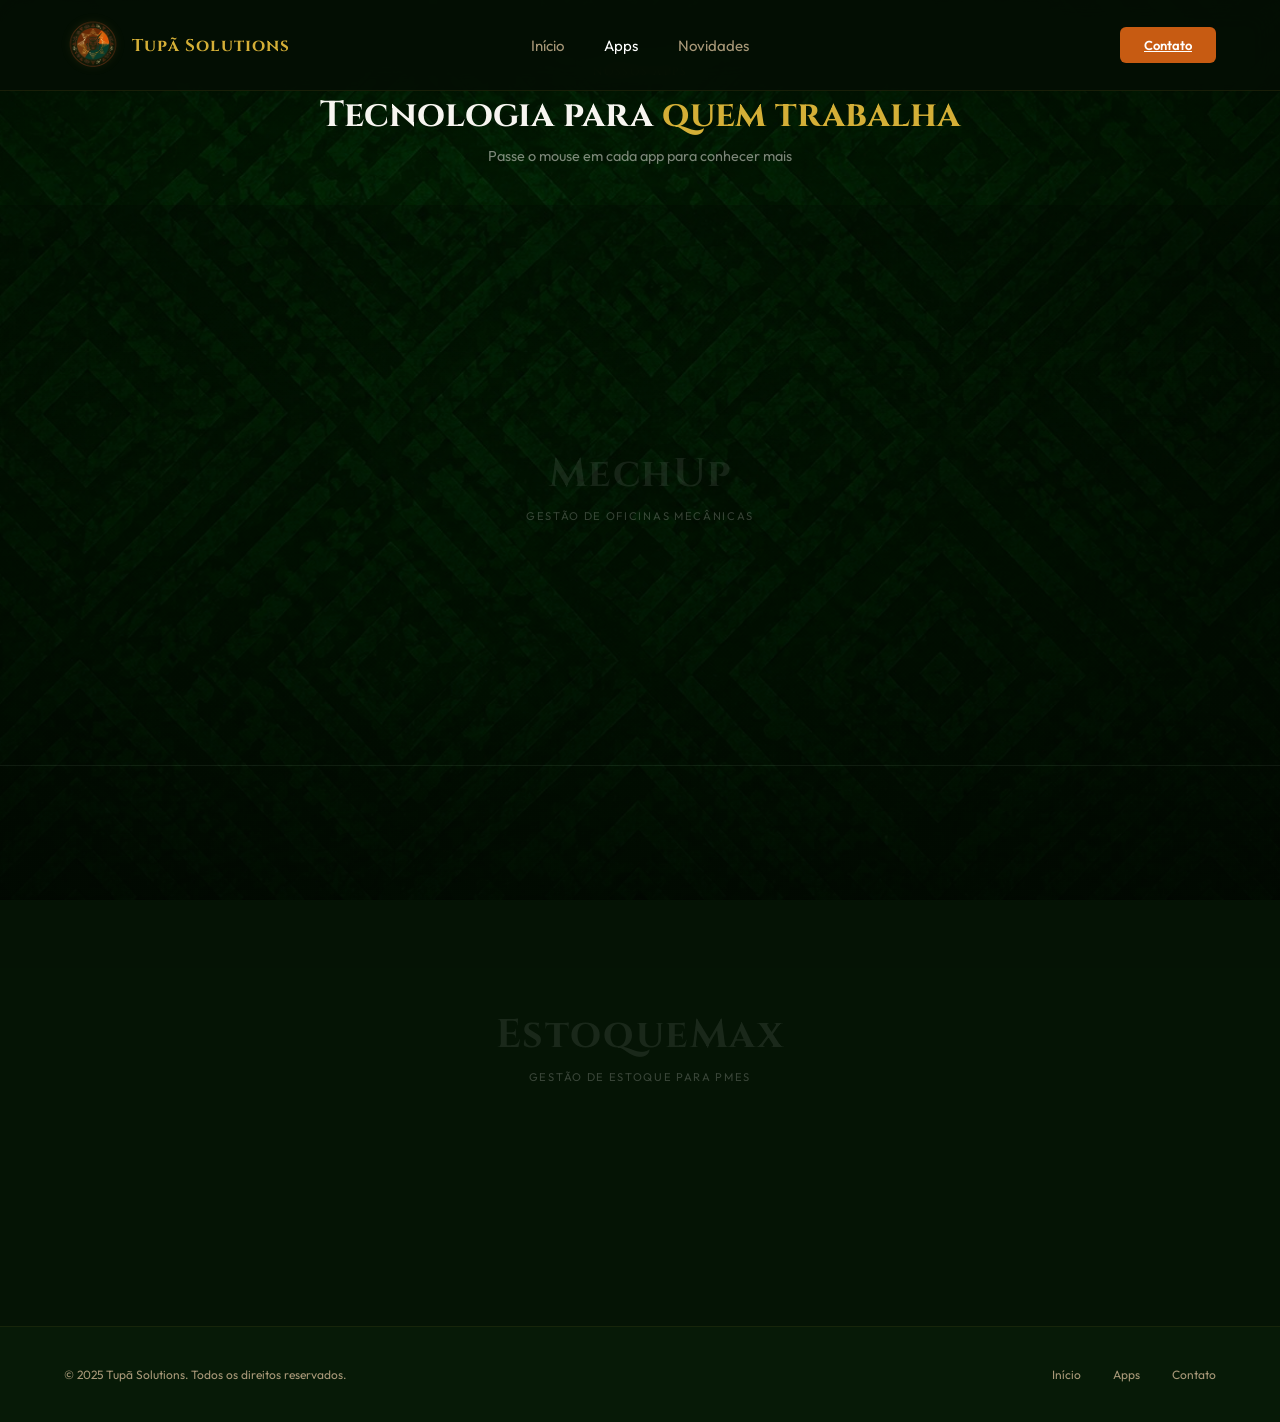
==== commit 8b4350a7: "services.html: restaura padrao original de hover (tinta, texto revelado, celular com moldura colorid" ====
--- a/services.html
+++ b/services.html
@@ -28,93 +28,119 @@
   <div class="apps-header">
     <div class="apps-eyebrow">Nossos Apps</div>
     <h2 class="apps-title">Tecnologia para <span>quem trabalha</span></h2>
-    <p class="apps-sub">Conheça as soluções que já transformam negócios reais</p>
+    <p class="apps-sub">Passe o mouse em cada app para conhecer mais</p>
   </div>
 
-  <div class="dual-phone-stage" id="dualPhoneStage">
-
-    <div class="phone-slot slot-back" id="slotA" data-app="mechup">
-      <div class="hero-phone phone-mechup-hero" id="frameA" style="width:240px;height:480px;border-radius:38px;">
-        <div class="hero-phone-topbar topbar-purple"></div>
-        <div class="hero-phone-glare"></div>
-        <div class="hero-phone-btn-r"></div>
-        <div class="hero-phone-btn-v1"></div>
-        <div class="hero-phone-btn-v2"></div>
-        <div class="hero-phone-notch notch-lg"></div>
-
-        <div class="mechup-carousel-viewport">
-          <div class="mechup-carousel-track" id="mechupTrack">
-            <div class="mechup-slide"><img src="assets/images/MechUp/mechup-dashboard.jpeg" alt="Dashboard MechUp" loading="lazy"></div>
-            <div class="mechup-slide"><img src="assets/images/MechUp/mechup-ordens.jpeg" alt="Ordens MechUp" loading="lazy"></div>
-            <div class="mechup-slide"><img src="assets/images/MechUp/mechup-clientes.jpeg" alt="Clientes MechUp" loading="lazy"></div>
-            <div class="mechup-slide"><img src="assets/images/MechUp/mechup-carros.jpeg" alt="Carros MechUp" loading="lazy"></div>
-            <div class="mechup-slide"><img src="assets/images/MechUp/mechup-estoque.jpeg" alt="Estoque MechUp" loading="lazy"></div>
-            <div class="mechup-slide"><img src="assets/images/MechUp/mechup-financeiro.jpeg" alt="Financeiro MechUp" loading="lazy"></div>
-            <div class="mechup-slide"><img src="assets/images/MechUp/mechup-adiantamentos.jpeg" alt="Adiantamentos MechUp" loading="lazy"></div>
-            <div class="mechup-slide"><img src="assets/images/MechUp/mechup-lembretes.jpeg" alt="Lembretes MechUp" loading="lazy"></div>
+  <!-- MECHUP -->
+  <div class="app-block" id="app-mechup" onmouseenter="appEnter('mechup')" onmouseleave="appLeave('mechup')">
+    <div class="app-bg-texture"></div>
+    <div class="app-ink ink-mechup"></div>
+    <div class="app-idle-hint">
+      <div class="idle-name">MechUp</div>
+      <div class="idle-tag">Gestão de Oficinas Mecânicas</div>
+    </div>
+    <div class="app-content">
+      <div class="app-text" id="app-text-mechup">
+        <div class="app-logo-row">
+          <div class="app-logo-icon app-logo-mechup">&#9881;</div>
+          <div class="app-name">MechUp</div>
+        </div>
+        <div class="app-tag-pill">Gestão de Oficinas Mecânicas</div>
+        <p class="app-desc">OS, clientes, veículos, estoque e financeiro num só lugar. Sem papel, sem confusão — feito pra mecânico de verdade usar no dia a dia.</p>
+        <ul class="app-features">
+          <li><span class="feat-check">&#10003;</span>Ordens de serviço com peças, mão de obra e histórico</li>
+          <li><span class="feat-check">&#10003;</span>Financeiro com adiantamentos e pagamentos parciais</li>
+          <li><span class="feat-check">&#10003;</span>Estoque com código de barras e alertas de mínimo</li>
+          <li><span class="feat-check">&#10003;</span>Permissões por nível: admin, gerente e operador</li>
+          <li><span class="feat-check">&#10003;</span>Web e mobile — disponível no Google Play</li>
+        </ul>
+        <a href="https://wa.me/5517996433083" class="app-cta app-cta-mechup" target="_blank" rel="noopener">
+          Quero o MechUp &#8594;
+        </a>
+      </div>
+      <div class="app-phone-side">
+        <div class="app-phone-mover" id="phone-mechup">
+          <div class="app-phone phone-mechup">
+            <div class="phone-topbar phone-topbar-mechup"></div>
+            <div class="phone-glare"></div>
+            <div class="phone-btn-r"></div>
+            <div class="phone-btn-v1"></div>
+            <div class="phone-btn-v2"></div>
+            <div class="phone-notch"></div>
+            <div class="mechup-carousel-viewport">
+              <div class="mechup-carousel-track" id="mechupTrack">
+                <div class="mechup-slide"><img src="assets/images/MechUp/mechup-dashboard.jpeg" alt="Dashboard MechUp" loading="lazy"></div>
+                <div class="mechup-slide"><img src="assets/images/MechUp/mechup-ordens.jpeg" alt="Ordens MechUp" loading="lazy"></div>
+                <div class="mechup-slide"><img src="assets/images/MechUp/mechup-clientes.jpeg" alt="Clientes MechUp" loading="lazy"></div>
+                <div class="mechup-slide"><img src="assets/images/MechUp/mechup-carros.jpeg" alt="Carros MechUp" loading="lazy"></div>
+                <div class="mechup-slide"><img src="assets/images/MechUp/mechup-estoque.jpeg" alt="Estoque MechUp" loading="lazy"></div>
+                <div class="mechup-slide"><img src="assets/images/MechUp/mechup-financeiro.jpeg" alt="Financeiro MechUp" loading="lazy"></div>
+                <div class="mechup-slide"><img src="assets/images/MechUp/mechup-adiantamentos.jpeg" alt="Adiantamentos MechUp" loading="lazy"></div>
+                <div class="mechup-slide"><img src="assets/images/MechUp/mechup-lembretes.jpeg" alt="Lembretes MechUp" loading="lazy"></div>
+              </div>
+              <div class="mechup-dots" id="mechupDots"></div>
+            </div>
           </div>
-          <div class="mechup-dots" id="mechupDots"></div>
         </div>
       </div>
     </div>
+  </div>
 
-    <div class="phone-slot slot-front" id="slotB" data-app="estoque">
-      <div class="hero-phone phone-tupa" id="frameB" style="width:240px;height:480px;border-radius:38px;">
-        <div class="hero-phone-topbar" style="background:#C75B12;"></div>
-        <div class="hero-phone-glare"></div>
-        <div class="hero-phone-notch notch-lg"></div>
+  <div class="apps-divider"></div>
 
-        <div class="estoque-carousel-viewport">
-          <div class="estoque-carousel-track" id="estoqueTrack">
-            <div class="estoque-slide"><img src="assets/images/EstoqueMax/estoquemax-dashboard.jpeg" alt="Dashboard EstoqueMax" loading="lazy"></div>
-            <div class="estoque-slide"><img src="assets/images/EstoqueMax/estoquemax-produtos.jpeg" alt="Produtos EstoqueMax" loading="lazy"></div>
-            <div class="estoque-slide"><img src="assets/images/EstoqueMax/estoquemax-movimentacoes.jpeg" alt="Movimentacoes EstoqueMax" loading="lazy"></div>
-            <div class="estoque-slide"><img src="assets/images/EstoqueMax/estoquemax-historico.jpeg" alt="Historico EstoqueMax" loading="lazy"></div>
-            <div class="estoque-slide"><img src="assets/images/EstoqueMax/estoquemax-depositos.jpeg" alt="Depositos EstoqueMax" loading="lazy"></div>
-            <div class="estoque-slide"><img src="assets/images/EstoqueMax/estoquemax-financeiro.jpeg" alt="Financeiro EstoqueMax" loading="lazy"></div>
-            <div class="estoque-slide"><img src="assets/images/EstoqueMax/estoquemax-relatorios.jpeg" alt="Relatorios EstoqueMax" loading="lazy"></div>
+  <!-- ESTOQUEMAX -->
+  <div class="app-block" id="app-estoque" onmouseenter="appEnter('estoque')" onmouseleave="appLeave('estoque')">
+    <div class="app-bg-texture"></div>
+    <div class="app-ink ink-estoque"></div>
+    <div class="app-idle-hint">
+      <div class="idle-name">EstoqueMax</div>
+      <div class="idle-tag">Gestão de Estoque para PMEs</div>
+    </div>
+    <div class="app-content">
+      <div class="app-text" id="app-text-estoque">
+        <div class="app-logo-row">
+          <div class="app-logo-icon app-logo-estoque">&#9632;</div>
+          <div class="app-name">EstoqueMax</div>
+        </div>
+        <div class="app-tag-pill">Gestão de Estoque para PMEs</div>
+        <p class="app-desc">Do pequeno comércio ao grande distribuidor. Controle produtos, entradas, saídas e pedidos com código de barras — sem planilha perdida e sem susto no estoque.</p>
+        <ul class="app-features">
+          <li><span class="feat-check">&#10003;</span>Controle de produtos com código de barras</li>
+          <li><span class="feat-check">&#10003;</span>Pedidos de compra e venda automatizados</li>
+          <li><span class="feat-check">&#10003;</span>Alertas de estoque mínimo em tempo real</li>
+          <li><span class="feat-check">&#10003;</span>Permissões por nível: admin, gerente e operador</li>
+          <li><span class="feat-check">&#10003;</span>Relatórios exportáveis em PDF e Excel</li>
+        </ul>
+        <a href="https://wa.me/5517996433083" class="app-cta app-cta-estoque" target="_blank" rel="noopener">
+          Quero o EstoqueMax &#8594;
+        </a>
+      </div>
+      <div class="app-phone-side">
+        <div class="app-phone-mover" id="phone-estoque">
+          <div class="app-phone phone-estoque">
+            <div class="phone-topbar phone-topbar-estoque"></div>
+            <div class="phone-glare"></div>
+            <div class="phone-btn-r"></div>
+            <div class="phone-btn-v1"></div>
+            <div class="phone-btn-v2"></div>
+            <div class="phone-notch"></div>
+            <div class="estoque-carousel-viewport">
+              <div class="estoque-carousel-track" id="estoqueTrack">
+                <div class="estoque-slide"><img src="assets/images/EstoqueMax/estoquemax-dashboard.jpeg" alt="Dashboard EstoqueMax" loading="lazy"></div>
+                <div class="estoque-slide"><img src="assets/images/EstoqueMax/estoquemax-produtos.jpeg" alt="Produtos EstoqueMax" loading="lazy"></div>
+                <div class="estoque-slide"><img src="assets/images/EstoqueMax/estoquemax-movimentacoes.jpeg" alt="Movimentacoes EstoqueMax" loading="lazy"></div>
+                <div class="estoque-slide"><img src="assets/images/EstoqueMax/estoquemax-historico.jpeg" alt="Historico EstoqueMax" loading="lazy"></div>
+                <div class="estoque-slide"><img src="assets/images/EstoqueMax/estoquemax-depositos.jpeg" alt="Depositos EstoqueMax" loading="lazy"></div>
+                <div class="estoque-slide"><img src="assets/images/EstoqueMax/estoquemax-financeiro.jpeg" alt="Financeiro EstoqueMax" loading="lazy"></div>
+                <div class="estoque-slide"><img src="assets/images/EstoqueMax/estoquemax-relatorios.jpeg" alt="Relatorios EstoqueMax" loading="lazy"></div>
+              </div>
+              <div class="estoque-dots" id="estoqueDots"></div>
+            </div>
           </div>
-          <div class="estoque-dots" id="estoqueDots"></div>
         </div>
       </div>
     </div>
-
   </div>
-
-  <div class="apps-info-row">
-    <div class="app-info-card">
-      <div class="app-logo-row">
-        <div class="app-logo-icon app-logo-mechup">&#9881;</div>
-        <div class="app-name">MechUp</div>
-      </div>
-      <div class="app-tag-pill">Gestão de Oficinas Mecânicas</div>
-      <p class="app-desc">OS, clientes, veículos, estoque e financeiro num só lugar. Sem papel, sem confusão — feito pra mecânico de verdade usar no dia a dia.</p>
-      <ul class="app-features">
-        <li><span class="feat-check">&#10003;</span>Ordens de serviço com peças, mão de obra e histórico</li>
-        <li><span class="feat-check">&#10003;</span>Financeiro com adiantamentos e pagamentos parciais</li>
-        <li><span class="feat-check">&#10003;</span>Estoque com código de barras e alertas de mínimo</li>
-        <li><span class="feat-check">&#10003;</span>Web e mobile — disponível no Google Play</li>
-      </ul>
-      <a href="https://wa.me/5517996433083" class="app-cta app-cta-mechup" target="_blank" rel="noopener">Quero o MechUp &#8594;</a>
-    </div>
-
-    <div class="app-info-card">
-      <div class="app-logo-row">
-        <div class="app-logo-icon app-logo-estoque">&#9632;</div>
-        <div class="app-name">EstoqueMax</div>
-      </div>
-      <div class="app-tag-pill">Gestão de Estoque para PMEs</div>
-      <p class="app-desc">Do pequeno comércio ao grande distribuidor. Controle produtos, entradas, saídas e pedidos com código de barras — sem planilha perdida e sem susto no estoque.</p>
-      <ul class="app-features">
-        <li><span class="feat-check">&#10003;</span>Controle de produtos com código de barras</li>
-        <li><span class="feat-check">&#10003;</span>Pedidos de compra e venda automatizados</li>
-        <li><span class="feat-check">&#10003;</span>Alertas de estoque mínimo em tempo real</li>
-        <li><span class="feat-check">&#10003;</span>Relatórios exportáveis em PDF e Excel</li>
-      </ul>
-      <a href="https://wa.me/5517996433083" class="app-cta app-cta-estoque" target="_blank" rel="noopener">Quero o EstoqueMax &#8594;</a>
-    </div>
-  </div>
-
 </section>
 
 <footer>
--- a/assets/css/style.css
+++ b/assets/css/style.css
@@ -1015,16 +1015,14 @@
 }
 
 /* ── SEÇÃO DE APPS (services.html) ── */
-.apps-section {
-  padding: 4rem 3rem;
-  overflow: hidden;
-}
+.apps-section { overflow: hidden; }
 
 .apps-header {
   text-align: center;
-  margin-bottom: 3rem;
-}
-
+  padding: 4rem 2rem 2.5rem;
+  position: relative;
+  z-index: 2;
+}
 .apps-eyebrow {
   font-family: 'Cinzel', serif;
   font-size: 0.7rem;
@@ -1033,63 +1031,178 @@
   text-transform: uppercase;
   margin-bottom: 0.75rem;
 }
-
 .apps-title {
   font-family: 'Cinzel', serif;
   font-size: clamp(1.6rem, 3vw, 2.25rem);
   font-weight: 700;
   color: #F7F5F0;
-}
-
+  margin-bottom: 0.5rem;
+}
 .apps-title span { color: #D4AF37; }
-
-.apps-sub {
-  font-size: 0.9rem;
-  color: rgba(247, 245, 240, 0.5);
-}
-
-.apps-section .dual-phone-stage {
-  margin: 0 auto 3rem;
-}
-
-.apps-info-row {
-  display: grid;
-  grid-template-columns: 1fr 1fr;
-  gap: 2rem;
-  max-width: 900px;
+.apps-sub { font-size: 0.9rem; color: rgba(247, 245, 240, 0.5); }
+
+/* BLOCO DE APP */
+.app-block {
+  position: relative;
+  min-height: 480px;
+  display: flex;
+  align-items: center;
+  overflow: hidden;
+  cursor: pointer;
+}
+
+.app-bg-texture {
+  position: absolute;
+  inset: 0;
+  background-color: rgba(0, 0, 0, 0.25);
+  z-index: 0;
+}
+
+.app-ink {
+  position: absolute;
+  inset: 0;
+  z-index: 1;
+  clip-path: inset(0 100% 0 0);
+  transition: clip-path 0.8s cubic-bezier(0.4, 0, 0.2, 1);
+  pointer-events: none;
+}
+.ink-mechup  { background: rgba(109, 40, 217, 0.85); }
+.ink-estoque { background: rgba(194, 65, 12, 0.85); }
+.app-block:hover .app-ink { clip-path: inset(0 0% 0 0); }
+
+.app-idle-hint {
+  position: absolute;
+  z-index: 2;
+  top: 50%; left: 50%;
+  transform: translate(-50%, -50%);
+  display: flex; flex-direction: column; align-items: center; gap: 8px;
+  pointer-events: none;
+  transition: opacity 0.3s;
+}
+.app-block:hover .app-idle-hint { opacity: 0; }
+.idle-name {
+  font-family: 'Cinzel', serif;
+  font-size: clamp(1.8rem, 4vw, 2.5rem);
+  font-weight: 700;
+  color: rgba(247, 245, 240, 0.09);
+  letter-spacing: 0.04em;
+  white-space: nowrap;
+}
+.idle-tag {
+  font-size: 0.7rem;
+  color: rgba(247, 245, 240, 0.22);
+  letter-spacing: 0.15em;
+  text-transform: uppercase;
+  text-align: center;
+}
+
+.app-content {
+  position: relative;
+  z-index: 2;
+  display: flex;
+  align-items: center;
+  width: 100%;
+  max-width: 1100px;
   margin: 0 auto;
-}
-
-.app-info-card {
-  background: rgba(255, 255, 255, 0.03);
-  border: 1px solid rgba(255, 255, 255, 0.08);
-  border-radius: 16px;
-  padding: 2rem;
-}
+  padding: 2.5rem 5rem;
+  gap: 1rem;
+  justify-content: space-between;
+}
+
+.app-text {
+  flex: 0 1 520px;
+  opacity: 0;
+  transform: translateY(14px);
+  transition: none;
+}
+.app-text.reveal {
+  animation: appTextIn 0.65s cubic-bezier(0.22, 1, 0.36, 1) forwards;
+  animation-delay: 0.45s;
+}
+.app-text.hide { animation: appTextOut 0.2s ease forwards; }
+@keyframes appTextIn { 0% { opacity: 0; transform: translateY(14px); } 100% { opacity: 1; transform: translateY(0); } }
+@keyframes appTextOut { 0% { opacity: 1; transform: translateY(0); } 100% { opacity: 0; transform: translateY(14px); } }
 
 .app-logo-row { display: flex; align-items: center; gap: 10px; margin-bottom: 0.875rem; }
-.app-logo-icon { width: 42px; height: 42px; border-radius: 10px; display: flex; align-items: center; justify-content: center; font-size: 20px; }
-.app-logo-mechup { background: rgba(124, 58, 237, 0.3); color: #a78bfa; }
-.app-logo-estoque { background: rgba(199, 91, 18, 0.3); color: #fb923c; }
+.app-logo-icon {
+  width: 42px; height: 42px; border-radius: 10px;
+  display: flex; align-items: center; justify-content: center;
+  font-size: 20px; color: #fff;
+}
+.app-logo-mechup  { background: rgba(124, 58, 237, 0.3); color: #a78bfa; }
+.app-logo-estoque { background: rgba(199, 91, 18, 0.3);  color: #fb923c; }
+.app-name { font-family: 'Cinzel', serif; font-size: 2.5rem; font-weight: 700; color: #fff; }
 .app-tag-pill {
   display: inline-block; font-size: 0.7rem; font-weight: 600; letter-spacing: 0.1em;
   text-transform: uppercase; padding: 0.25rem 0.75rem; border-radius: 100px;
   margin-bottom: 0.875rem; color: #fff; border: 1px solid rgba(255, 255, 255, 0.3);
   background: rgba(255, 255, 255, 0.1);
 }
+.app-desc {
+  font-size: 1.1rem; color: rgba(255, 255, 255, 0.85); line-height: 1.75;
+  max-width: 480px; margin-bottom: 1.25rem;
+}
 .app-features { list-style: none; display: flex; flex-direction: column; gap: 7px; margin-bottom: 1.5rem; padding: 0; }
-.app-features li { display: flex; align-items: center; gap: 8px; font-size: 0.85rem; color: rgba(247, 245, 240, 0.7); }
+.app-features li { display: flex; align-items: center; gap: 8px; font-size: 1.05rem; color: rgba(255, 255, 255, 0.8); }
 .feat-check {
-  width: 17px; height: 17px; border-radius: 50%; background: rgba(255, 255, 255, 0.12);
+  width: 17px; height: 17px; border-radius: 50%; background: rgba(255, 255, 255, 0.2);
   display: flex; align-items: center; justify-content: center; flex-shrink: 0; font-size: 9px; color: #fff;
 }
 .app-cta {
-  display: inline-flex; align-items: center; gap: 6px; padding: 0.6rem 1.5rem;
-  border-radius: 8px; font-size: 0.875rem; font-weight: 700; text-decoration: none; color: #fff;
-}
-.app-cta-mechup { background: #7c3aed; }
-.app-cta-estoque { background: #C75B12; }
-
-@media (max-width: 900px) {
-  .apps-info-row { grid-template-columns: 1fr; }
-}
+  display: inline-flex; align-items: center; gap: 6px; background: #fff;
+  padding: 0.6rem 1.5rem; border-radius: 8px; font-size: 0.875rem; font-weight: 700;
+  text-decoration: none; transition: opacity 0.2s, transform 0.2s;
+}
+.app-cta:hover { opacity: 0.9; transform: translateY(-1px); }
+.app-cta-mechup  { color: #6d28d9; }
+.app-cta-estoque { color: #c2410c; }
+
+/* CELULAR */
+.app-phone-side {
+  width: 240px; flex-shrink: 0;
+  display: flex; justify-content: flex-start; align-items: center;
+  padding-left: 1rem;
+}
+.app-phone-mover { transform: translateX(-600px); opacity: 0; }
+.app-phone-mover.go { animation: phoneSlideIn 2s cubic-bezier(0.16, 1, 0.3, 1) forwards; }
+@keyframes phoneSlideIn {
+  0%   { transform: translateX(-600px); opacity: 0; }
+  5%   { opacity: 1; }
+  100% { transform: translateX(0); opacity: 1; }
+}
+
+.app-phone {
+  width: 240px; height: 480px;
+  border-radius: 38px;
+  background: #0f0f14;
+  overflow: hidden;
+  position: relative;
+  transform: perspective(900px) rotateX(14deg) rotate(6deg);
+  box-shadow: 8px 16px 40px rgba(0, 0, 0, 0.5), 2px 4px 12px rgba(0, 0, 0, 0.3);
+}
+.phone-mechup  { border: 1.5px solid rgba(124, 58, 237, 0.35); }
+.phone-estoque { border: 1.5px solid rgba(199, 91, 18, 0.35); }
+
+.phone-topbar { height: 4px; border-radius: 36px 36px 0 0; }
+.phone-topbar-mechup  { background: #7c3aed; }
+.phone-topbar-estoque { background: #C75B12; }
+
+.phone-glare {
+  position: absolute; top: 0; left: 0; right: 0; height: 36%;
+  background: linear-gradient(180deg, rgba(255,255,255,0.045) 0%, transparent 100%);
+  border-radius: 36px 36px 0 0; pointer-events: none; z-index: 10;
+}
+.phone-btn-r  { position: absolute; width: 4px; height: 80px; right: 0;  top: 125px; background: #1c1c28; border-radius: 0 2px 2px 0; z-index: 10; }
+.phone-btn-v1 { position: absolute; width: 4px; height: 52px; left: 0; top: 108px; background: #1c1c28; border-radius: 2px 0 0 2px; z-index: 10; }
+.phone-btn-v2 { position: absolute; width: 4px; height: 52px; left: 0; top: 172px; background: #1c1c28; border-radius: 2px 0 0 2px; z-index: 10; }
+.phone-notch  { width: 100px; height: 26px; background: #000; border-radius: 0 0 18px 18px; margin: 0 auto; position: relative; z-index: 10; }
+
+.apps-divider { height: 1px; background: rgba(255, 255, 255, 0.06); position: relative; z-index: 2; }
+
+@media (max-width: 768px) {
+  .app-content { flex-direction: column; padding: 2rem 1.5rem; gap: 1.5rem; }
+  .app-phone-side { width: 100%; order: -1; justify-content: center; padding-left: 0; }
+  .app-block { min-height: auto; }
+  .idle-name { font-size: 1.5rem; }
+  .apps-header { padding: 2.5rem 1.5rem 1.5rem; }
+}
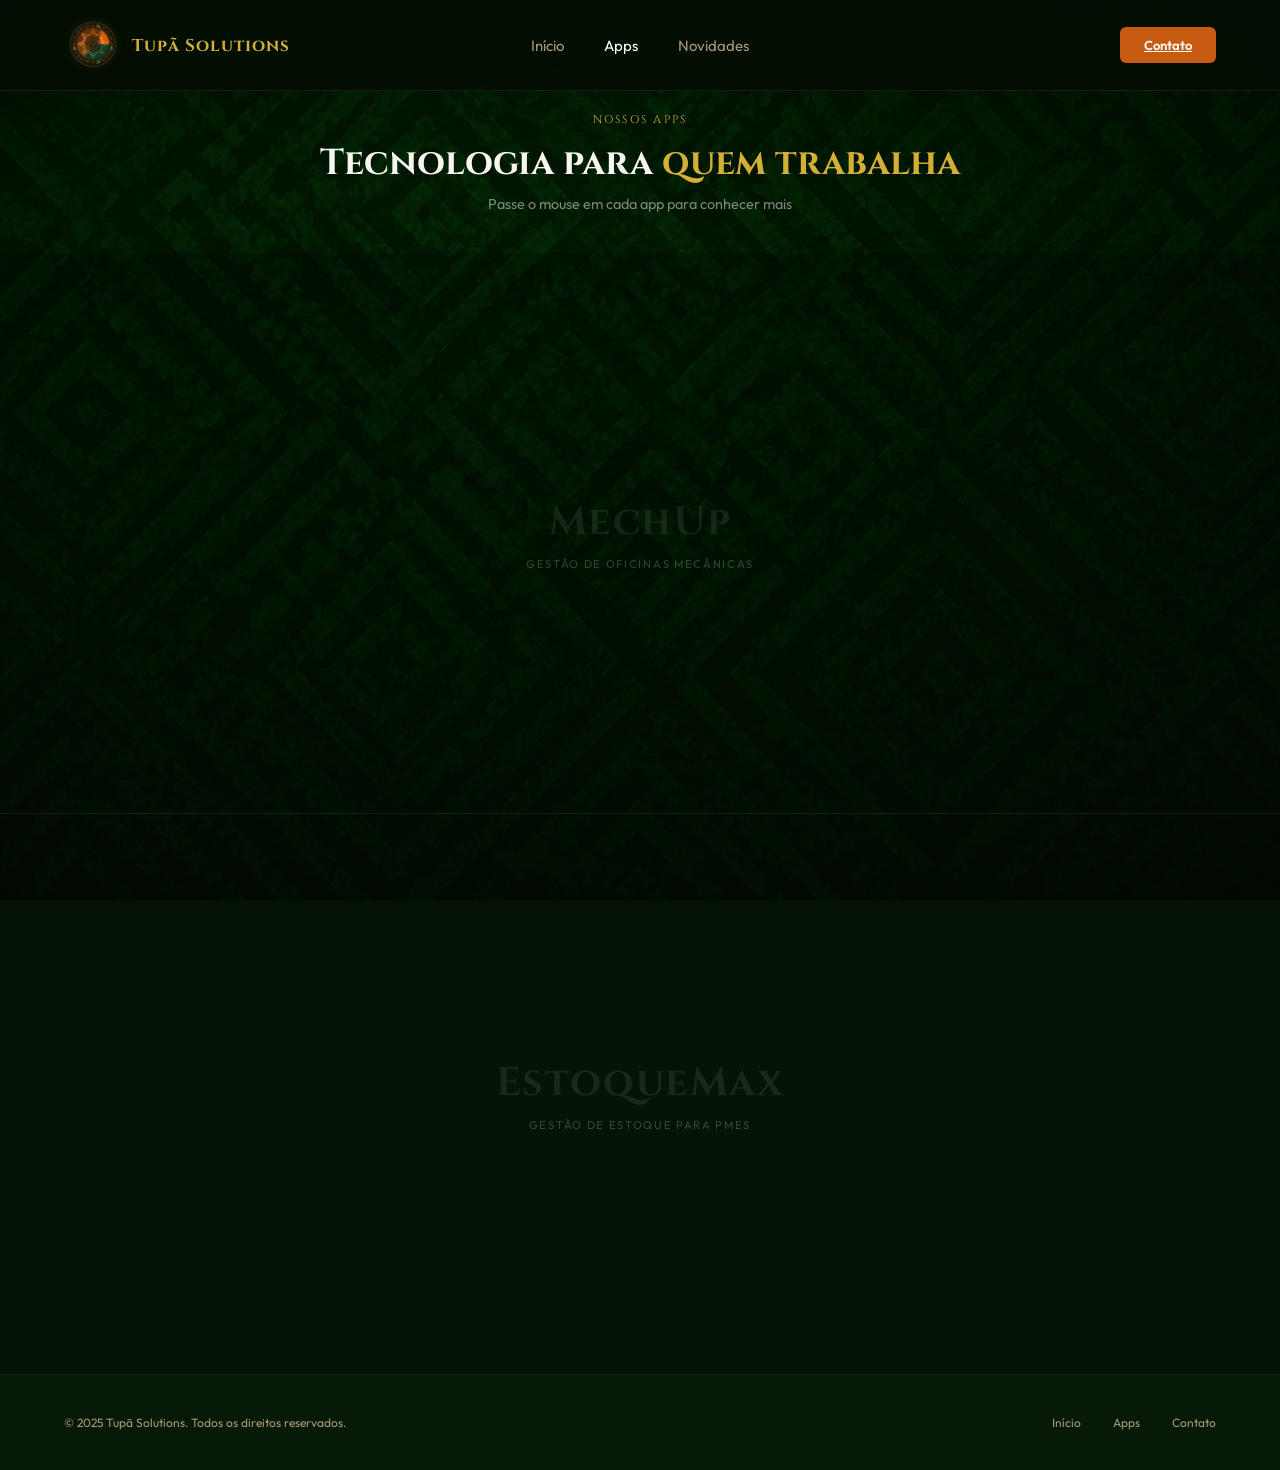
==== commit d254f5fb: "services.html: popup de senha para download de APK (MechUp/EstoqueMax)" ====
--- a/services.html
+++ b/services.html
@@ -54,9 +54,9 @@
           <li><span class="feat-check">&#10003;</span>Permissões por nível: admin, gerente e operador</li>
           <li><span class="feat-check">&#10003;</span>Web e mobile — disponível no Google Play</li>
         </ul>
-        <a href="https://wa.me/5517996433083" class="app-cta app-cta-mechup" target="_blank" rel="noopener">
+        <button class="app-cta app-cta-mechup" onclick="abrirPopup('mechup')">
           Quero o MechUp &#8594;
-        </a>
+        </button>
       </div>
       <div class="app-phone-side">
         <div class="app-phone-mover" id="phone-mechup">
@@ -111,9 +111,9 @@
           <li><span class="feat-check">&#10003;</span>Permissões por nível: admin, gerente e operador</li>
           <li><span class="feat-check">&#10003;</span>Relatórios exportáveis em PDF e Excel</li>
         </ul>
-        <a href="https://wa.me/5517996433083" class="app-cta app-cta-estoque" target="_blank" rel="noopener">
+        <button class="app-cta app-cta-estoque" onclick="abrirPopup('estoque')">
           Quero o EstoqueMax &#8594;
-        </a>
+        </button>
       </div>
       <div class="app-phone-side">
         <div class="app-phone-mover" id="phone-estoque">
@@ -157,6 +157,35 @@
   </div>
 </div>
 
+<!-- POPUP DE SENHA PARA DOWNLOAD DO APK -->
+<div class="apk-overlay" id="apkOverlay" onclick="fecharPopup(event)">
+  <div class="apk-popup">
+    <button class="apk-close" onclick="fecharPopupDireto()">&#10005;</button>
+
+    <div class="apk-icon" id="apkIcon">&#8595;</div>
+    <div class="apk-title" id="apkTitle">Baixar app</div>
+    <p class="apk-desc">Digite a senha para baixar</p>
+
+    <div class="apk-input-row">
+      <input
+        type="password"
+        class="apk-input"
+        id="apkSenha"
+        placeholder="Senha de acesso"
+        onkeydown="if(event.key==='Enter') confirmarSenha()"
+      >
+    </div>
+
+    <div class="apk-error" id="apkError">Senha incorreta. Tente novamente.</div>
+
+    <button class="apk-btn" onclick="confirmarSenha()">Baixar</button>
+
+    <p class="apk-footer">
+      Ainda não tem acesso? <a href="https://wa.me/5517996433083" target="_blank" rel="noopener">Fale com a gente</a>
+    </p>
+  </div>
+</div>
+
 <script src="assets/js/main.js"></script>
 </body>
 </html>
--- a/assets/css/style.css
+++ b/assets/css/style.css
@@ -1019,7 +1019,7 @@
 
 .apps-header {
   text-align: center;
-  padding: 4rem 2rem 2.5rem;
+  padding: 7rem 2rem 2.5rem;
   position: relative;
   z-index: 2;
 }
@@ -1152,6 +1152,7 @@
   display: inline-flex; align-items: center; gap: 6px; background: #fff;
   padding: 0.6rem 1.5rem; border-radius: 8px; font-size: 0.875rem; font-weight: 700;
   text-decoration: none; transition: opacity 0.2s, transform 0.2s;
+  border: none; cursor: pointer; font-family: 'Outfit', sans-serif;
 }
 .app-cta:hover { opacity: 0.9; transform: translateY(-1px); }
 .app-cta-mechup  { color: #6d28d9; }
@@ -1206,3 +1207,151 @@
   .idle-name { font-size: 1.5rem; }
   .apps-header { padding: 2.5rem 1.5rem 1.5rem; }
 }
+
+/* ── POPUP DE SENHA APK ── */
+.apk-overlay {
+  position: fixed;
+  inset: 0;
+  background: rgba(0, 0, 0, 0.75);
+  backdrop-filter: blur(6px);
+  z-index: 1000;
+  display: flex;
+  align-items: center;
+  justify-content: center;
+  opacity: 0;
+  pointer-events: none;
+  transition: opacity 0.3s ease;
+}
+
+.apk-overlay.show {
+  opacity: 1;
+  pointer-events: all;
+}
+
+.apk-popup {
+  background: #111a11;
+  border: 1px solid rgba(212, 175, 55, 0.25);
+  border-radius: 20px;
+  padding: 2.5rem 2rem 2rem;
+  width: 100%;
+  max-width: 380px;
+  position: relative;
+  display: flex;
+  flex-direction: column;
+  align-items: center;
+  gap: 0.75rem;
+  box-shadow: 0 24px 60px rgba(0, 0, 0, 0.6);
+  transform: translateY(20px);
+  transition: transform 0.3s cubic-bezier(0.22, 1, 0.36, 1);
+}
+
+.apk-overlay.show .apk-popup {
+  transform: translateY(0);
+}
+
+.apk-close {
+  position: absolute;
+  top: 1rem;
+  right: 1rem;
+  background: rgba(255, 255, 255, 0.07);
+  border: none;
+  color: rgba(247, 245, 240, 0.5);
+  width: 30px;
+  height: 30px;
+  border-radius: 50%;
+  cursor: pointer;
+  font-size: 12px;
+  display: flex;
+  align-items: center;
+  justify-content: center;
+  transition: background 0.2s, color 0.2s;
+}
+.apk-close:hover {
+  background: rgba(255, 255, 255, 0.15);
+  color: #fff;
+}
+
+.apk-icon {
+  width: 56px;
+  height: 56px;
+  border-radius: 16px;
+  display: flex;
+  align-items: center;
+  justify-content: center;
+  font-size: 24px;
+  color: #fff;
+  margin-bottom: 0.25rem;
+}
+.apk-icon-mechup  { background: rgba(124, 58, 237, 0.25); border: 1px solid rgba(124, 58, 237, 0.4); }
+.apk-icon-estoque { background: rgba(199, 91, 18, 0.25);  border: 1px solid rgba(199, 91, 18, 0.4); }
+
+.apk-title {
+  font-family: 'Cinzel', serif;
+  font-size: 1.3rem;
+  font-weight: 700;
+  color: #F7F5F0;
+}
+
+.apk-desc {
+  font-size: 0.875rem;
+  color: rgba(247, 245, 240, 0.55);
+  text-align: center;
+  margin-bottom: 0.5rem;
+}
+
+.apk-input-row { width: 100%; }
+
+.apk-input {
+  width: 100%;
+  background: rgba(255, 255, 255, 0.05);
+  border: 1px solid rgba(255, 255, 255, 0.12);
+  border-radius: 10px;
+  padding: 0.75rem 1rem;
+  color: #F7F5F0;
+  font-size: 0.95rem;
+  font-family: 'Outfit', sans-serif;
+  outline: none;
+  transition: border-color 0.2s;
+  text-align: center;
+  letter-spacing: 0.1em;
+}
+.apk-input:focus { border-color: rgba(212, 175, 55, 0.5); }
+.apk-input.error { border-color: rgba(248, 113, 113, 0.6); }
+
+.apk-error {
+  font-size: 0.8rem;
+  color: #f87171;
+  text-align: center;
+  display: none;
+}
+.apk-error.show { display: block; }
+
+.apk-btn {
+  width: 100%;
+  background: #D4AF37;
+  color: #1F3A12;
+  border: none;
+  border-radius: 10px;
+  padding: 0.8rem;
+  font-size: 0.95rem;
+  font-weight: 700;
+  font-family: 'Outfit', sans-serif;
+  cursor: pointer;
+  margin-top: 0.25rem;
+  transition: opacity 0.2s, transform 0.2s;
+}
+.apk-btn:hover { opacity: 0.9; transform: translateY(-1px); }
+.apk-btn:active { transform: translateY(0); }
+
+.apk-footer {
+  font-size: 0.78rem;
+  color: rgba(247, 245, 240, 0.35);
+  text-align: center;
+  margin-top: 0.5rem;
+}
+.apk-footer a { color: rgba(212, 175, 55, 0.7); text-decoration: none; }
+.apk-footer a:hover { color: #D4AF37; }
+
+@media (max-width: 440px) {
+  .apk-popup { margin: 1rem; max-width: calc(100% - 2rem); }
+}
